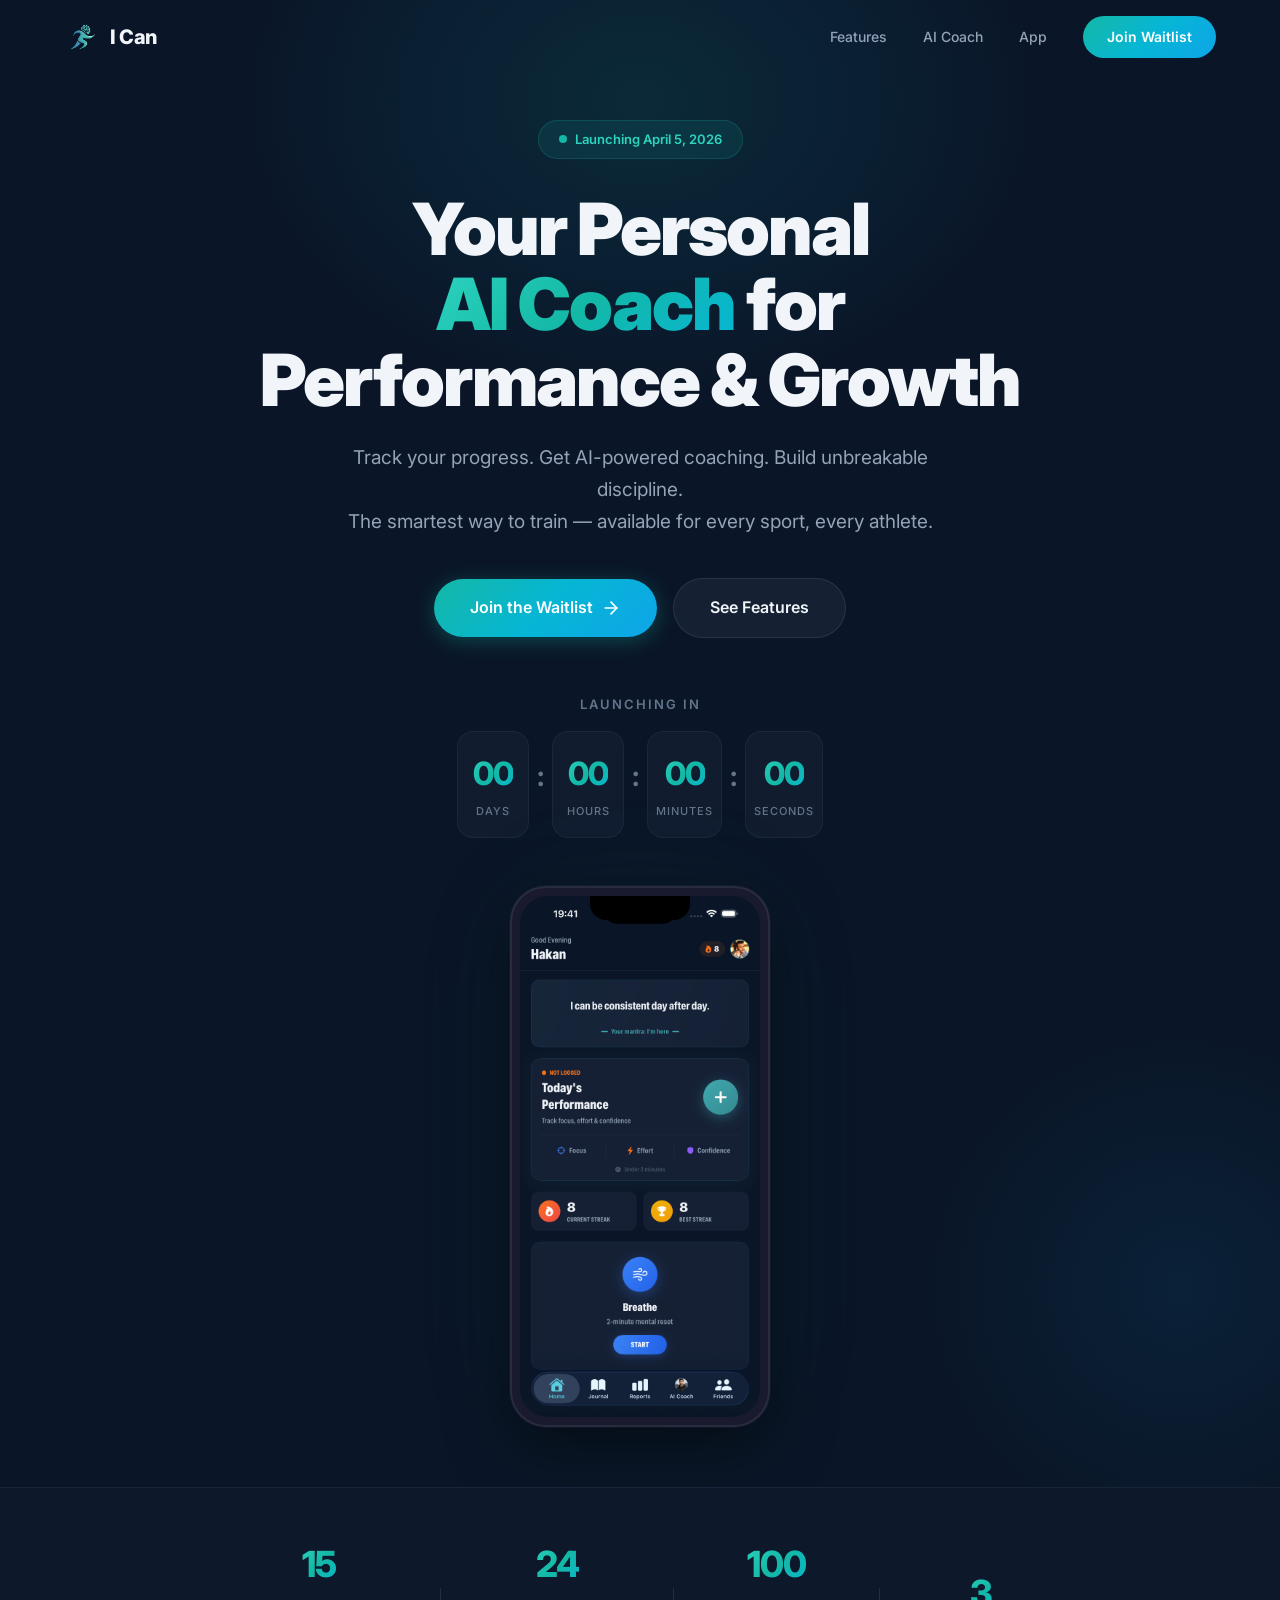
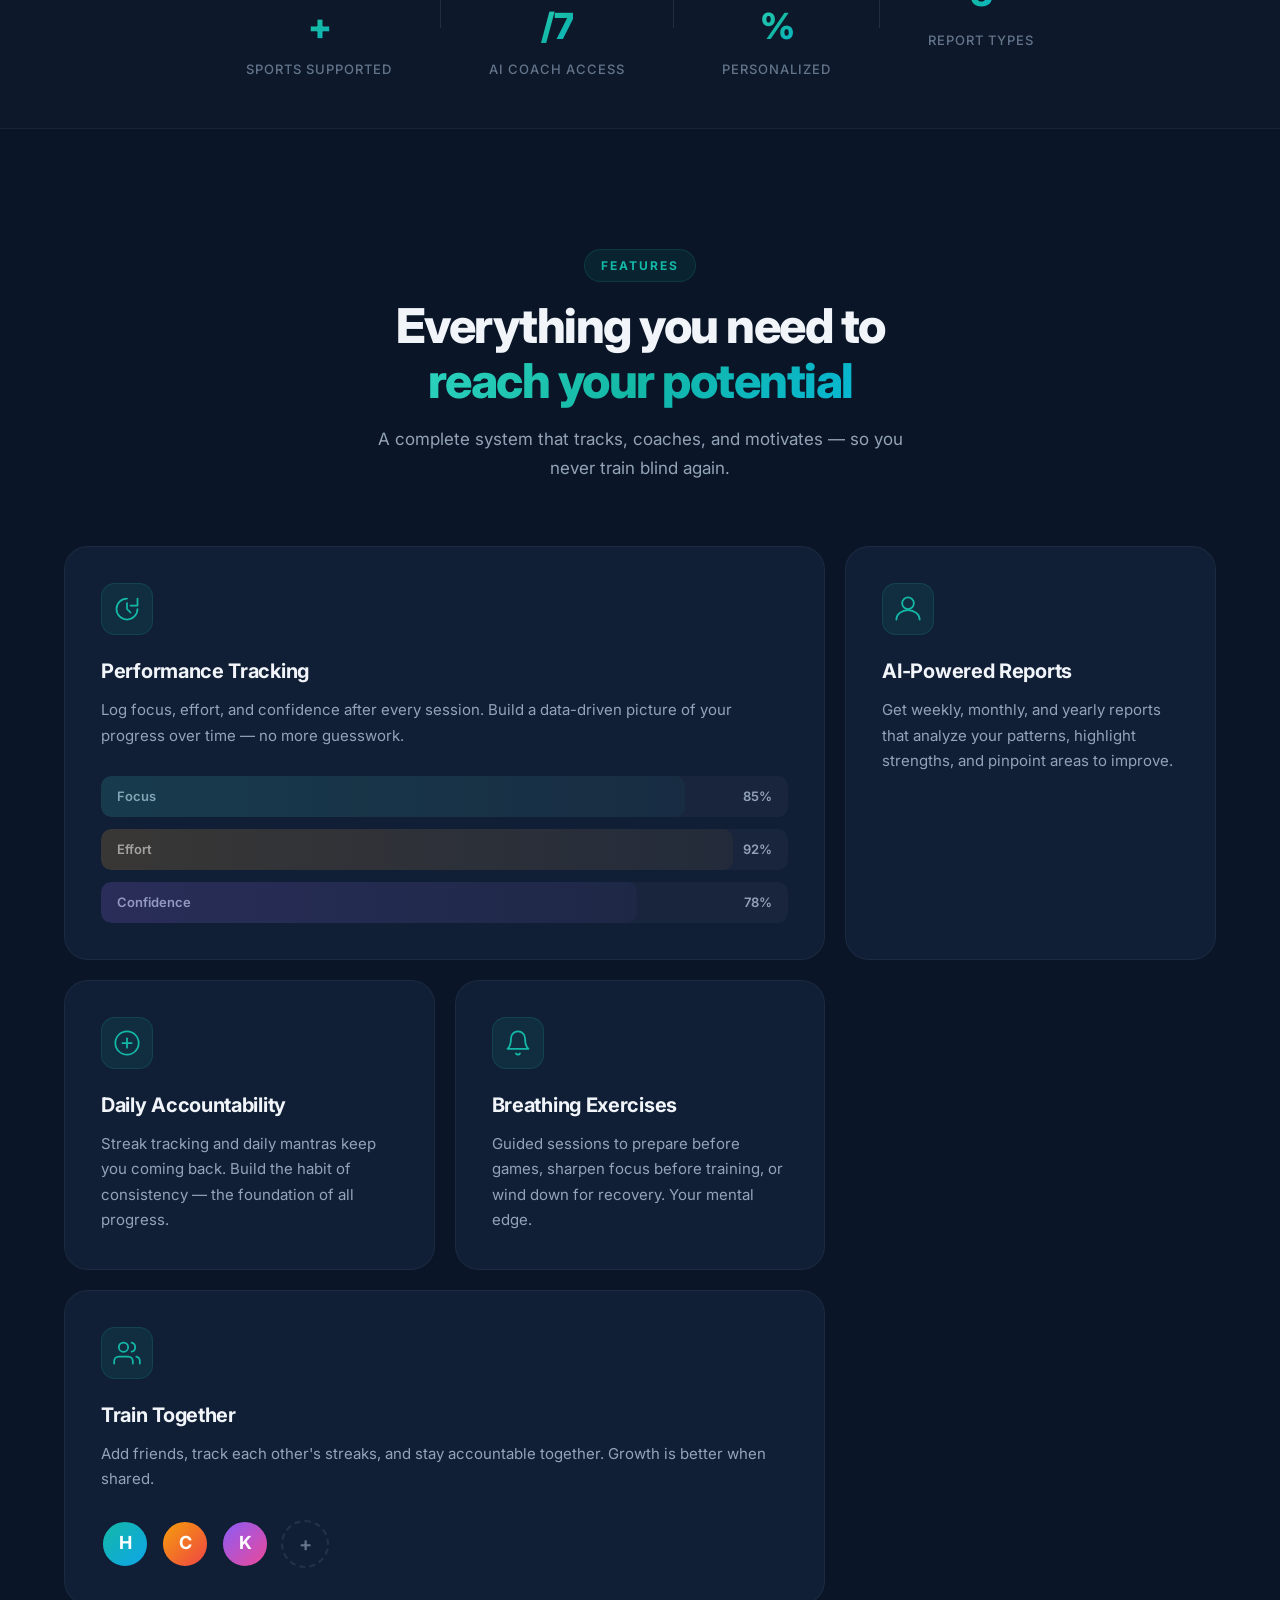
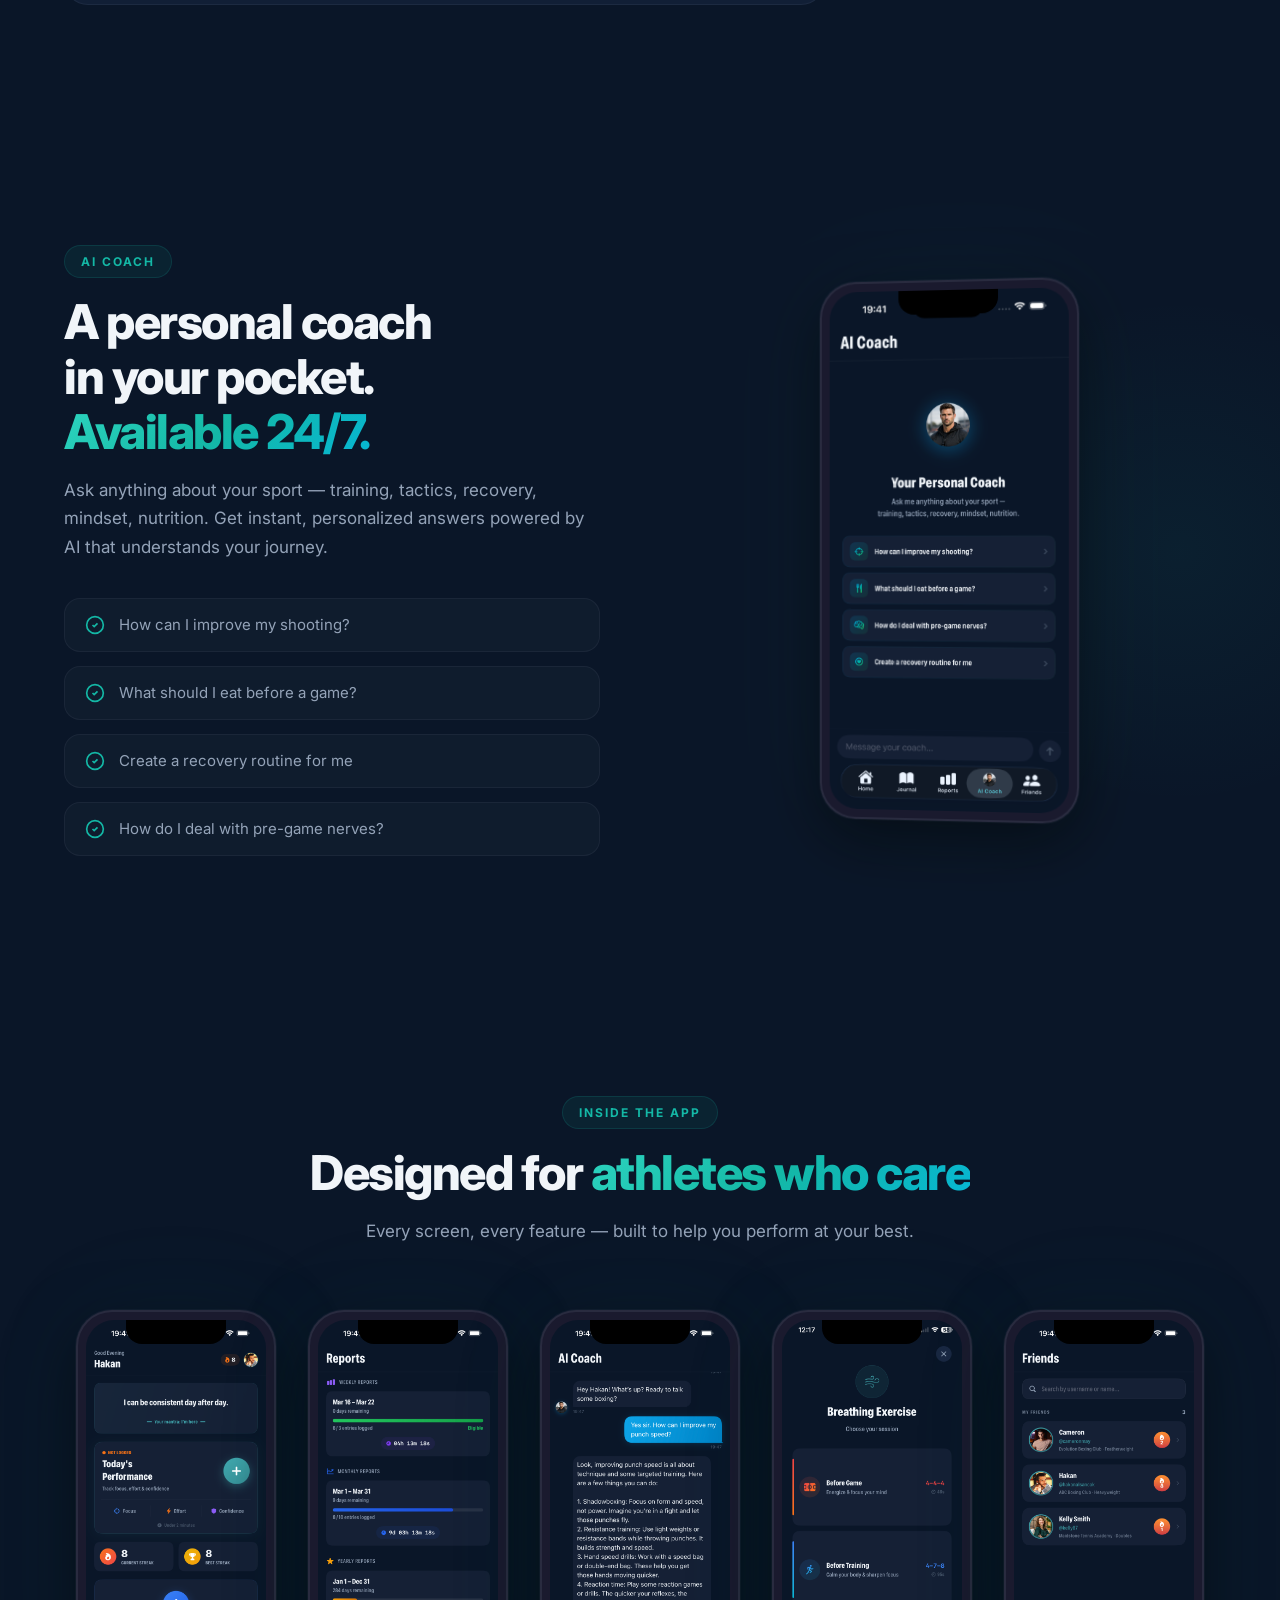
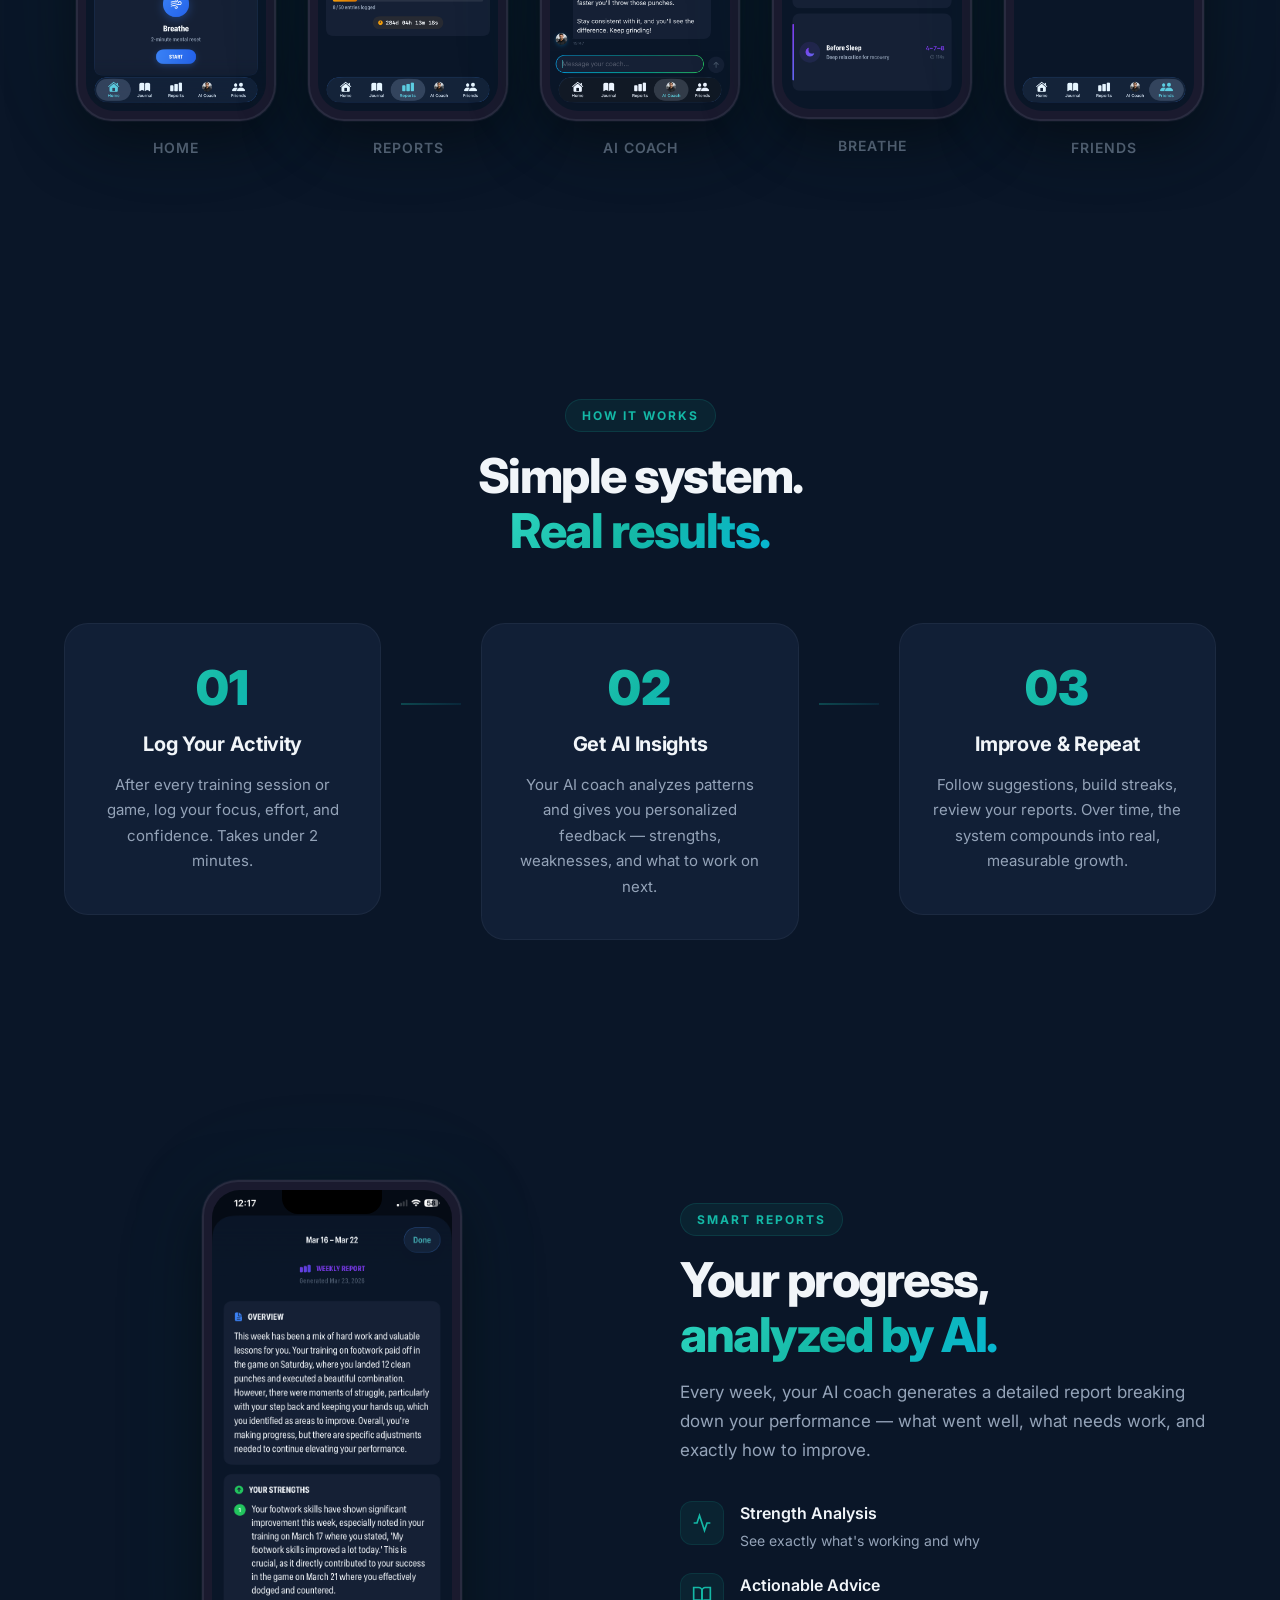
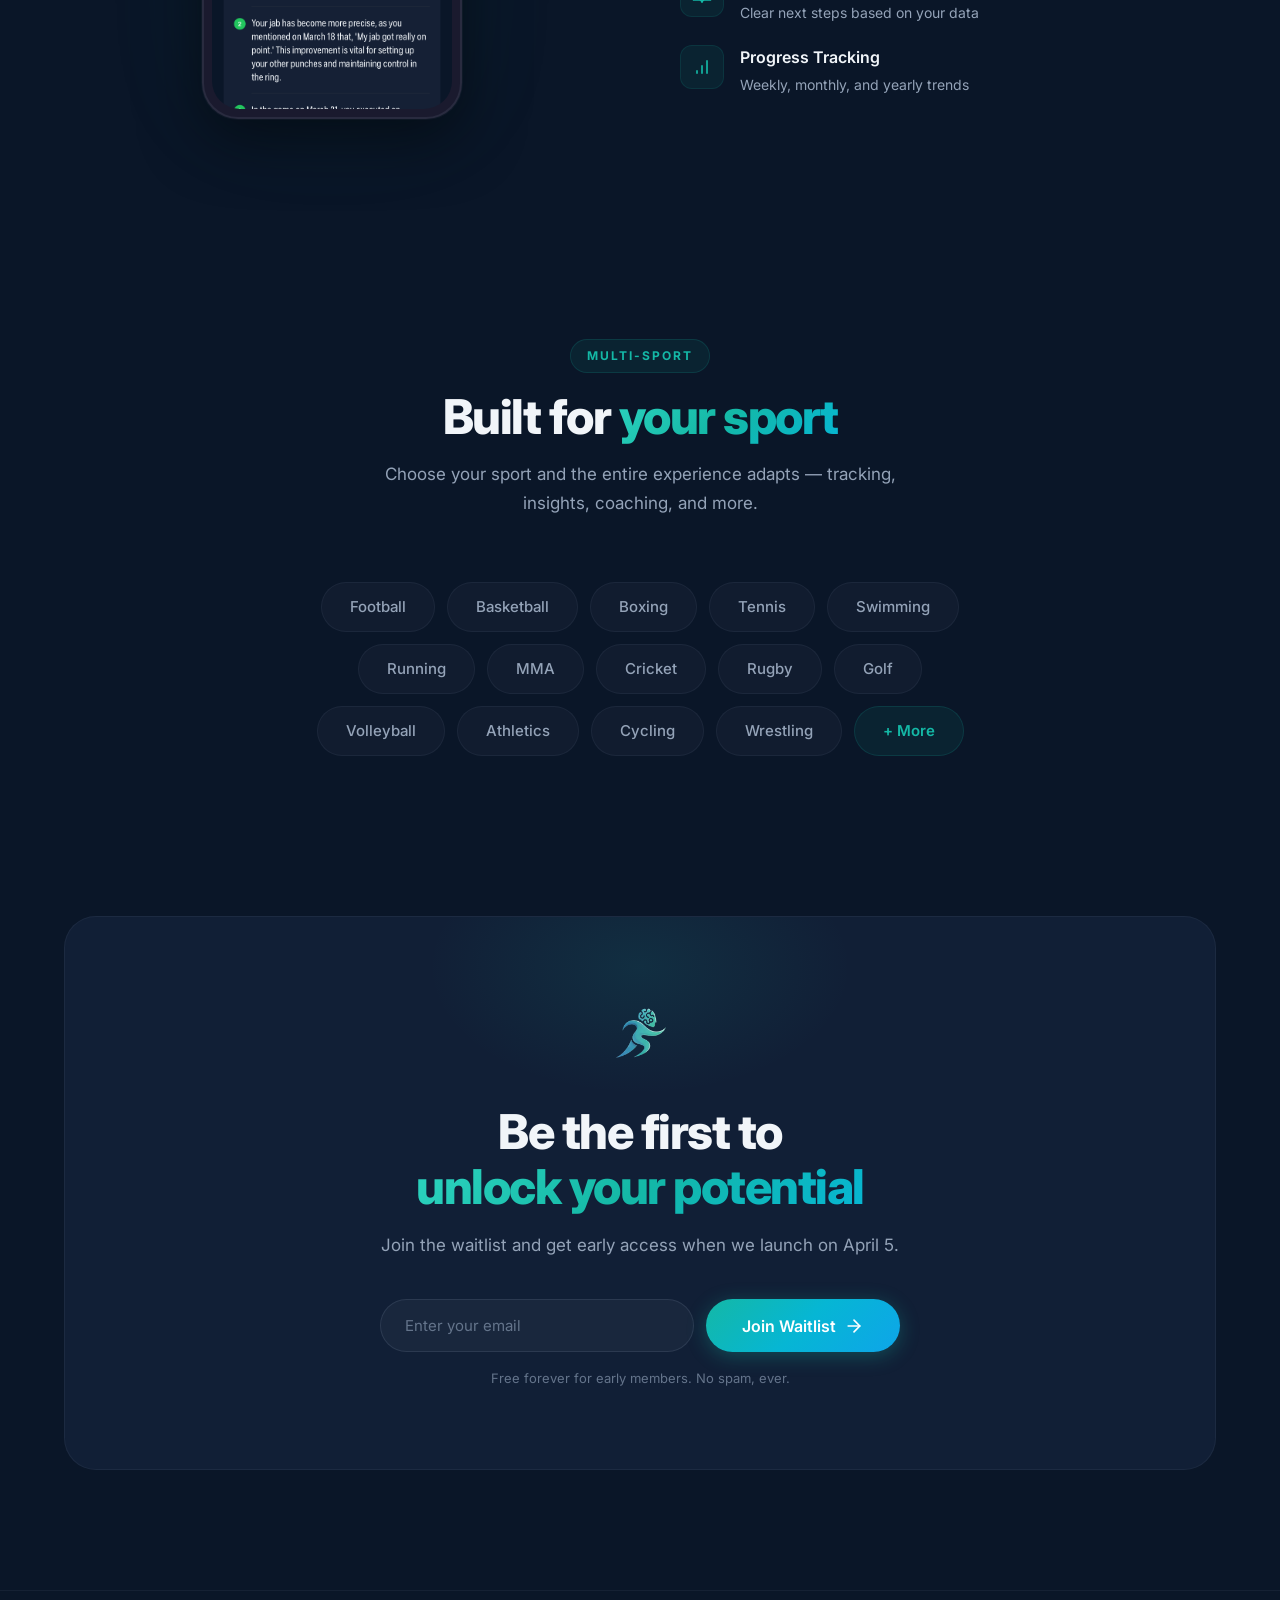
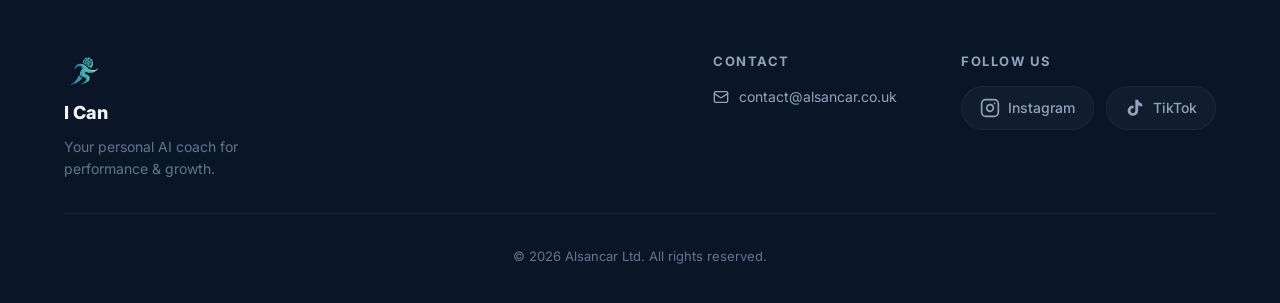
==== index.html @ 24b48e7b "Add I Can landing page with waitlist, AI coach showcase, and app screenshots Co-Authored-By: Claude " ====
<!DOCTYPE html>
<html lang="en">
<head>
    <meta charset="UTF-8">
    <meta name="viewport" content="width=device-width, initial-scale=1.0">
    <title>I Can — Your Personal AI Coach for Performance & Growth</title>
    <meta name="description" content="Track your performance, get AI-powered coaching, and build discipline. The smartest way to train. Launching April 5, 2026.">
    <link rel="icon" type="image/png" href="assets/logo.png">
    <link rel="preconnect" href="https://fonts.googleapis.com">
    <link rel="preconnect" href="https://fonts.gstatic.com" crossorigin>
    <link href="https://fonts.googleapis.com/css2?family=Inter:wght@300;400;500;600;700;800;900&display=swap" rel="stylesheet">
    <link rel="stylesheet" href="styles.css">
</head>
<body>
    <!-- Navbar -->
    <nav class="navbar" id="navbar">
        <div class="nav-container">
            <a href="#" class="nav-logo">
                <img src="assets/logo.png" alt="I Can Logo" class="nav-logo-img">
                <span class="nav-logo-text">I Can</span>
            </a>
            <div class="nav-links">
                <a href="#features">Features</a>
                <a href="#ai-coach">AI Coach</a>
                <a href="#screenshots">App</a>
                <a href="#waitlist" class="nav-cta">Join Waitlist</a>
            </div>
            <button class="mobile-menu-btn" id="mobileMenuBtn" aria-label="Toggle menu">
                <span></span>
                <span></span>
                <span></span>
            </button>
        </div>
        <div class="mobile-menu" id="mobileMenu">
            <a href="#features">Features</a>
            <a href="#ai-coach">AI Coach</a>
            <a href="#screenshots">App</a>
            <a href="#waitlist" class="nav-cta">Join Waitlist</a>
        </div>
    </nav>

    <!-- Hero Section -->
    <section class="hero" id="hero">
        <div class="hero-glow"></div>
        <div class="hero-glow-2"></div>
        <div class="hero-content">
            <div class="hero-badge">
                <span class="badge-dot"></span>
                Launching April 5, 2026
            </div>
            <h1 class="hero-title">
                Your Personal<br>
                <span class="gradient-text">AI Coach</span> for<br>
                Performance & Growth
            </h1>
            <p class="hero-subtitle">
                Track your progress. Get AI-powered coaching. Build unbreakable discipline.<br class="hide-mobile">
                The smartest way to train — available for every sport, every athlete.
            </p>
            <div class="hero-cta-group">
                <a href="#waitlist" class="btn btn-primary btn-lg">
                    Join the Waitlist
                    <svg width="20" height="20" viewBox="0 0 24 24" fill="none" stroke="currentColor" stroke-width="2" stroke-linecap="round" stroke-linejoin="round"><path d="M5 12h14"/><path d="m12 5 7 7-7 7"/></svg>
                </a>
                <a href="#features" class="btn btn-ghost btn-lg">
                    See Features
                </a>
            </div>

            <!-- Countdown Timer -->
            <div class="countdown-container">
                <p class="countdown-label">Launching in</p>
                <div class="countdown">
                    <div class="countdown-item">
                        <span class="countdown-number" id="days">00</span>
                        <span class="countdown-unit">Days</span>
                    </div>
                    <div class="countdown-separator">:</div>
                    <div class="countdown-item">
                        <span class="countdown-number" id="hours">00</span>
                        <span class="countdown-unit">Hours</span>
                    </div>
                    <div class="countdown-separator">:</div>
                    <div class="countdown-item">
                        <span class="countdown-number" id="minutes">00</span>
                        <span class="countdown-unit">Minutes</span>
                    </div>
                    <div class="countdown-separator">:</div>
                    <div class="countdown-item">
                        <span class="countdown-number" id="seconds">00</span>
                        <span class="countdown-unit">Seconds</span>
                    </div>
                </div>
            </div>
        </div>

        <!-- Hero Phone Mockup -->
        <div class="hero-phone">
            <div class="phone-mockup">
                <div class="phone-frame">
                    <div class="phone-notch"></div>
                    <img src="assets/simulator_screenshot_8BD07AFF-A29E-4D1B-93B2-DB3CF9171685.png" alt="I Can App Home Screen" class="phone-screen">
                </div>
            </div>
        </div>
    </section>

    <!-- Social Proof Bar -->
    <section class="social-proof">
        <div class="container">
            <div class="proof-grid">
                <div class="proof-item">
                    <span class="proof-number" data-target="15">0</span><span class="proof-suffix">+</span>
                    <span class="proof-label">Sports Supported</span>
                </div>
                <div class="proof-divider"></div>
                <div class="proof-item">
                    <span class="proof-number" data-target="24">0</span><span class="proof-suffix">/7</span>
                    <span class="proof-label">AI Coach Access</span>
                </div>
                <div class="proof-divider"></div>
                <div class="proof-item">
                    <span class="proof-number" data-target="100">0</span><span class="proof-suffix">%</span>
                    <span class="proof-label">Personalized</span>
                </div>
                <div class="proof-divider"></div>
                <div class="proof-item">
                    <span class="proof-number" data-target="3">0</span><span class="proof-suffix"></span>
                    <span class="proof-label">Report Types</span>
                </div>
            </div>
        </div>
    </section>

    <!-- Features Section -->
    <section class="features" id="features">
        <div class="container">
            <div class="section-header">
                <span class="section-tag">Features</span>
                <h2 class="section-title">Everything you need to<br><span class="gradient-text">reach your potential</span></h2>
                <p class="section-subtitle">A complete system that tracks, coaches, and motivates — so you never train blind again.</p>
            </div>

            <div class="features-grid">
                <div class="feature-card feature-card-large" data-aos="fade-up">
                    <div class="feature-icon">
                        <svg width="28" height="28" viewBox="0 0 24 24" fill="none" stroke="currentColor" stroke-width="1.5" stroke-linecap="round" stroke-linejoin="round"><path d="M21 12a9 9 0 1 1-9-9"/><path d="M21 3v6h-6"/><path d="M12 7v5l3 3"/></svg>
                    </div>
                    <h3 class="feature-title">Performance Tracking</h3>
                    <p class="feature-desc">Log focus, effort, and confidence after every session. Build a data-driven picture of your progress over time — no more guesswork.</p>
                    <div class="feature-visual">
                        <div class="mini-stats">
                            <div class="mini-stat">
                                <div class="mini-stat-bar" style="--width: 85%; --color: #14b8a6;">
                                    <span>Focus</span>
                                    <span>85%</span>
                                </div>
                            </div>
                            <div class="mini-stat">
                                <div class="mini-stat-bar" style="--width: 92%; --color: #f59e0b;">
                                    <span>Effort</span>
                                    <span>92%</span>
                                </div>
                            </div>
                            <div class="mini-stat">
                                <div class="mini-stat-bar" style="--width: 78%; --color: #8b5cf6;">
                                    <span>Confidence</span>
                                    <span>78%</span>
                                </div>
                            </div>
                        </div>
                    </div>
                </div>

                <div class="feature-card" data-aos="fade-up" data-aos-delay="100">
                    <div class="feature-icon">
                        <svg width="28" height="28" viewBox="0 0 24 24" fill="none" stroke="currentColor" stroke-width="1.5" stroke-linecap="round" stroke-linejoin="round"><path d="M12 2a5 5 0 0 1 5 5c0 2.76-2.24 5-5 5s-5-2.24-5-5a5 5 0 0 1 5-5z"/><path d="M2 21c0-4.42 4.48-8 10-8s10 3.58 10 8"/></svg>
                    </div>
                    <h3 class="feature-title">AI-Powered Reports</h3>
                    <p class="feature-desc">Get weekly, monthly, and yearly reports that analyze your patterns, highlight strengths, and pinpoint areas to improve.</p>
                </div>

                <div class="feature-card" data-aos="fade-up" data-aos-delay="200">
                    <div class="feature-icon">
                        <svg width="28" height="28" viewBox="0 0 24 24" fill="none" stroke="currentColor" stroke-width="1.5" stroke-linecap="round" stroke-linejoin="round"><path d="M12 22c5.52 0 10-4.48 10-10S17.52 2 12 2 2 6.48 2 12s4.48 10 10 10z"/><path d="M8 12h8"/><path d="M12 8v8"/></svg>
                    </div>
                    <h3 class="feature-title">Daily Accountability</h3>
                    <p class="feature-desc">Streak tracking and daily mantras keep you coming back. Build the habit of consistency — the foundation of all progress.</p>
                </div>

                <div class="feature-card" data-aos="fade-up" data-aos-delay="100">
                    <div class="feature-icon">
                        <svg width="28" height="28" viewBox="0 0 24 24" fill="none" stroke="currentColor" stroke-width="1.5" stroke-linecap="round" stroke-linejoin="round"><path d="M18 8A6 6 0 0 0 6 8c0 7-3 9-3 9h18s-3-2-3-9"/><path d="M13.73 21a2 2 0 0 1-3.46 0"/></svg>
                    </div>
                    <h3 class="feature-title">Breathing Exercises</h3>
                    <p class="feature-desc">Guided sessions to prepare before games, sharpen focus before training, or wind down for recovery. Your mental edge.</p>
                </div>

                <div class="feature-card feature-card-large" data-aos="fade-up" data-aos-delay="200">
                    <div class="feature-icon">
                        <svg width="28" height="28" viewBox="0 0 24 24" fill="none" stroke="currentColor" stroke-width="1.5" stroke-linecap="round" stroke-linejoin="round"><path d="M17 21v-2a4 4 0 0 0-4-4H5a4 4 0 0 0-4 4v2"/><circle cx="9" cy="7" r="4"/><path d="M23 21v-2a4 4 0 0 0-3-3.87"/><path d="M16 3.13a4 4 0 0 1 0 7.75"/></svg>
                    </div>
                    <h3 class="feature-title">Train Together</h3>
                    <p class="feature-desc">Add friends, track each other's streaks, and stay accountable together. Growth is better when shared.</p>
                    <div class="feature-visual">
                        <div class="friend-avatars">
                            <div class="friend-avatar" style="--delay: 0s; background: linear-gradient(135deg, #14b8a6, #0ea5e9);">H</div>
                            <div class="friend-avatar" style="--delay: 0.1s; background: linear-gradient(135deg, #f59e0b, #ef4444);">C</div>
                            <div class="friend-avatar" style="--delay: 0.2s; background: linear-gradient(135deg, #8b5cf6, #ec4899);">K</div>
                            <div class="friend-plus" style="--delay: 0.3s;">+</div>
                        </div>
                    </div>
                </div>
            </div>
        </div>
    </section>

    <!-- AI Coach Section -->
    <section class="ai-coach-section" id="ai-coach">
        <div class="container">
            <div class="ai-coach-grid">
                <div class="ai-coach-content" data-aos="fade-right">
                    <span class="section-tag">AI Coach</span>
                    <h2 class="section-title">A personal coach<br>in your pocket.<br><span class="gradient-text">Available 24/7.</span></h2>
                    <p class="section-subtitle" style="text-align: left;">Ask anything about your sport — training, tactics, recovery, mindset, nutrition. Get instant, personalized answers powered by AI that understands your journey.</p>

                    <div class="coach-prompts">
                        <div class="coach-prompt">
                            <svg width="20" height="20" viewBox="0 0 24 24" fill="none" stroke="#14b8a6" stroke-width="2"><circle cx="12" cy="12" r="10"/><path d="m9 12 2 2 4-4"/></svg>
                            <span>How can I improve my shooting?</span>
                        </div>
                        <div class="coach-prompt">
                            <svg width="20" height="20" viewBox="0 0 24 24" fill="none" stroke="#14b8a6" stroke-width="2"><circle cx="12" cy="12" r="10"/><path d="m9 12 2 2 4-4"/></svg>
                            <span>What should I eat before a game?</span>
                        </div>
                        <div class="coach-prompt">
                            <svg width="20" height="20" viewBox="0 0 24 24" fill="none" stroke="#14b8a6" stroke-width="2"><circle cx="12" cy="12" r="10"/><path d="m9 12 2 2 4-4"/></svg>
                            <span>Create a recovery routine for me</span>
                        </div>
                        <div class="coach-prompt">
                            <svg width="20" height="20" viewBox="0 0 24 24" fill="none" stroke="#14b8a6" stroke-width="2"><circle cx="12" cy="12" r="10"/><path d="m9 12 2 2 4-4"/></svg>
                            <span>How do I deal with pre-game nerves?</span>
                        </div>
                    </div>
                </div>
                <div class="ai-coach-visual" data-aos="fade-left">
                    <div class="phone-mockup phone-mockup-tilted">
                        <div class="phone-frame">
                            <div class="phone-notch"></div>
                            <img src="assets/simulator_screenshot_E56E7888-91D2-44BC-9F07-F7F941D7C50B.png" alt="AI Coach Chat" class="phone-screen">
                        </div>
                    </div>
                </div>
            </div>
        </div>
    </section>

    <!-- Screenshots Showcase -->
    <section class="screenshots-section" id="screenshots">
        <div class="container">
            <div class="section-header">
                <span class="section-tag">Inside the App</span>
                <h2 class="section-title">Designed for <span class="gradient-text">athletes who care</span></h2>
                <p class="section-subtitle">Every screen, every feature — built to help you perform at your best.</p>
            </div>

            <div class="screenshots-carousel">
                <div class="screenshot-item" data-aos="fade-up">
                    <div class="phone-mockup">
                        <div class="phone-frame">
                            <div class="phone-notch"></div>
                            <img src="assets/simulator_screenshot_8BD07AFF-A29E-4D1B-93B2-DB3CF9171685.png" alt="Home Screen" class="phone-screen">
                        </div>
                    </div>
                    <p class="screenshot-label">Home</p>
                </div>
                <div class="screenshot-item" data-aos="fade-up" data-aos-delay="100">
                    <div class="phone-mockup">
                        <div class="phone-frame">
                            <div class="phone-notch"></div>
                            <img src="assets/simulator_screenshot_49D18B9E-9E3C-435D-A2C9-64261674C053.png" alt="Reports Screen" class="phone-screen">
                        </div>
                    </div>
                    <p class="screenshot-label">Reports</p>
                </div>
                <div class="screenshot-item" data-aos="fade-up" data-aos-delay="200">
                    <div class="phone-mockup">
                        <div class="phone-frame">
                            <div class="phone-notch"></div>
                            <img src="assets/simulator_screenshot_147ED41D-DB8D-4350-9A0C-D99D5DFE37B9.png" alt="AI Coach" class="phone-screen">
                        </div>
                    </div>
                    <p class="screenshot-label">AI Coach</p>
                </div>
                <div class="screenshot-item" data-aos="fade-up" data-aos-delay="300">
                    <div class="phone-mockup">
                        <div class="phone-frame">
                            <div class="phone-notch"></div>
                            <img src="assets/IMG_3450.PNG" alt="Breathing Exercise" class="phone-screen">
                        </div>
                    </div>
                    <p class="screenshot-label">Breathe</p>
                </div>
                <div class="screenshot-item" data-aos="fade-up" data-aos-delay="400">
                    <div class="phone-mockup">
                        <div class="phone-frame">
                            <div class="phone-notch"></div>
                            <img src="assets/simulator_screenshot_C18C3671-C3C9-4DB5-B277-55670AC86273.png" alt="Friends" class="phone-screen">
                        </div>
                    </div>
                    <p class="screenshot-label">Friends</p>
                </div>
            </div>
        </div>
    </section>

    <!-- How It Works -->
    <section class="how-it-works">
        <div class="container">
            <div class="section-header">
                <span class="section-tag">How It Works</span>
                <h2 class="section-title">Simple system.<br><span class="gradient-text">Real results.</span></h2>
            </div>

            <div class="steps-grid">
                <div class="step-card" data-aos="fade-up">
                    <div class="step-number">01</div>
                    <h3>Log Your Activity</h3>
                    <p>After every training session or game, log your focus, effort, and confidence. Takes under 2 minutes.</p>
                </div>
                <div class="step-connector"></div>
                <div class="step-card" data-aos="fade-up" data-aos-delay="150">
                    <div class="step-number">02</div>
                    <h3>Get AI Insights</h3>
                    <p>Your AI coach analyzes patterns and gives you personalized feedback — strengths, weaknesses, and what to work on next.</p>
                </div>
                <div class="step-connector"></div>
                <div class="step-card" data-aos="fade-up" data-aos-delay="300">
                    <div class="step-number">03</div>
                    <h3>Improve & Repeat</h3>
                    <p>Follow suggestions, build streaks, review your reports. Over time, the system compounds into real, measurable growth.</p>
                </div>
            </div>
        </div>
    </section>

    <!-- Weekly Report Feature -->
    <section class="report-section">
        <div class="container">
            <div class="report-grid">
                <div class="report-visual" data-aos="fade-right">
                    <div class="phone-mockup">
                        <div class="phone-frame">
                            <div class="phone-notch"></div>
                            <img src="assets/IMG_3451.PNG" alt="Weekly Report" class="phone-screen">
                        </div>
                    </div>
                </div>
                <div class="report-content" data-aos="fade-left">
                    <span class="section-tag">Smart Reports</span>
                    <h2 class="section-title">Your progress,<br><span class="gradient-text">analyzed by AI.</span></h2>
                    <p class="section-subtitle" style="text-align: left;">Every week, your AI coach generates a detailed report breaking down your performance — what went well, what needs work, and exactly how to improve.</p>

                    <div class="report-features">
                        <div class="report-feature">
                            <div class="report-feature-icon">
                                <svg width="20" height="20" viewBox="0 0 24 24" fill="none" stroke="#14b8a6" stroke-width="2"><polyline points="22 12 18 12 15 21 9 3 6 12 2 12"/></svg>
                            </div>
                            <div>
                                <strong>Strength Analysis</strong>
                                <p>See exactly what's working and why</p>
                            </div>
                        </div>
                        <div class="report-feature">
                            <div class="report-feature-icon">
                                <svg width="20" height="20" viewBox="0 0 24 24" fill="none" stroke="#14b8a6" stroke-width="2"><path d="M2 3h6a4 4 0 0 1 4 4v14a3 3 0 0 0-3-3H2z"/><path d="M22 3h-6a4 4 0 0 0-4 4v14a3 3 0 0 1 3-3h7z"/></svg>
                            </div>
                            <div>
                                <strong>Actionable Advice</strong>
                                <p>Clear next steps based on your data</p>
                            </div>
                        </div>
                        <div class="report-feature">
                            <div class="report-feature-icon">
                                <svg width="20" height="20" viewBox="0 0 24 24" fill="none" stroke="#14b8a6" stroke-width="2"><line x1="12" y1="20" x2="12" y2="10"/><line x1="18" y1="20" x2="18" y2="4"/><line x1="6" y1="20" x2="6" y2="16"/></svg>
                            </div>
                            <div>
                                <strong>Progress Tracking</strong>
                                <p>Weekly, monthly, and yearly trends</p>
                            </div>
                        </div>
                    </div>
                </div>
            </div>
        </div>
    </section>

    <!-- Sport Section -->
    <section class="sports-section">
        <div class="container">
            <div class="section-header">
                <span class="section-tag">Multi-Sport</span>
                <h2 class="section-title">Built for <span class="gradient-text">your sport</span></h2>
                <p class="section-subtitle">Choose your sport and the entire experience adapts — tracking, insights, coaching, and more.</p>
            </div>
            <div class="sports-grid">
                <div class="sport-pill">Football</div>
                <div class="sport-pill">Basketball</div>
                <div class="sport-pill">Boxing</div>
                <div class="sport-pill">Tennis</div>
                <div class="sport-pill">Swimming</div>
                <div class="sport-pill">Running</div>
                <div class="sport-pill">MMA</div>
                <div class="sport-pill">Cricket</div>
                <div class="sport-pill">Rugby</div>
                <div class="sport-pill">Golf</div>
                <div class="sport-pill">Volleyball</div>
                <div class="sport-pill">Athletics</div>
                <div class="sport-pill">Cycling</div>
                <div class="sport-pill">Wrestling</div>
                <div class="sport-pill sport-pill-more">+ More</div>
            </div>
        </div>
    </section>

    <!-- Waitlist Section -->
    <section class="waitlist-section" id="waitlist">
        <div class="container">
            <div class="waitlist-card">
                <div class="waitlist-glow"></div>
                <img src="assets/logo.png" alt="I Can Logo" class="waitlist-logo">
                <h2 class="section-title">Be the first to<br><span class="gradient-text">unlock your potential</span></h2>
                <p class="section-subtitle">Join the waitlist and get early access when we launch on April 5.</p>

                <div class="waitlist-form" id="waitlistForm">
                    <!-- FreeWaitlists integration will go here -->
                    <div class="form-row">
                        <input type="email" id="waitlistEmail" placeholder="Enter your email" class="waitlist-input" required>
                        <button type="submit" class="btn btn-primary btn-lg waitlist-btn" id="waitlistBtn">
                            Join Waitlist
                            <svg width="20" height="20" viewBox="0 0 24 24" fill="none" stroke="currentColor" stroke-width="2" stroke-linecap="round" stroke-linejoin="round"><path d="M5 12h14"/><path d="m12 5 7 7-7 7"/></svg>
                        </button>
                    </div>
                    <p class="waitlist-note">Free forever for early members. No spam, ever.</p>
                </div>
            </div>
        </div>
    </section>

    <!-- Footer -->
    <footer class="footer">
        <div class="container">
            <div class="footer-content">
                <div class="footer-top">
                    <div class="footer-brand">
                        <img src="assets/logo.png" alt="I Can Logo" class="footer-logo">
                        <span class="footer-brand-name">I Can</span>
                        <p class="footer-tagline">Your personal AI coach for performance & growth.</p>
                    </div>

                    <div class="footer-links-group">
                        <div class="footer-col">
                            <h4 class="footer-heading">Contact</h4>
                            <a href="mailto:contact@alsancar.co.uk" class="footer-link">
                                <svg width="16" height="16" viewBox="0 0 24 24" fill="none" stroke="currentColor" stroke-width="2" stroke-linecap="round" stroke-linejoin="round"><rect width="20" height="16" x="2" y="4" rx="2"/><path d="m22 7-8.97 5.7a1.94 1.94 0 0 1-2.06 0L2 7"/></svg>
                                contact@alsancar.co.uk
                            </a>
                        </div>

                        <div class="footer-col">
                            <h4 class="footer-heading">Follow Us</h4>
                            <div class="footer-socials">
                                <a href="https://www.instagram.com/ican_app/" target="_blank" rel="noopener noreferrer" class="social-link" aria-label="Instagram">
                                    <svg width="20" height="20" viewBox="0 0 24 24" fill="none" stroke="currentColor" stroke-width="2" stroke-linecap="round" stroke-linejoin="round"><rect width="20" height="20" x="2" y="2" rx="5" ry="5"/><path d="M16 11.37A4 4 0 1 1 12.63 8 4 4 0 0 1 16 11.37z"/><line x1="17.5" x2="17.51" y1="6.5" y2="6.5"/></svg>
                                    <span>Instagram</span>
                                </a>
                                <a href="https://www.tiktok.com/@.icanofficial?_r=1&_t=ZN-94w7IeGGnv4" target="_blank" rel="noopener noreferrer" class="social-link" aria-label="TikTok">
                                    <svg width="20" height="20" viewBox="0 0 24 24" fill="currentColor"><path d="M19.59 6.69a4.83 4.83 0 0 1-3.77-4.25V2h-3.45v13.67a2.89 2.89 0 0 1-2.88 2.5 2.89 2.89 0 0 1-2.89-2.89 2.89 2.89 0 0 1 2.89-2.89c.28 0 .54.04.79.1v-3.5a6.37 6.37 0 0 0-.79-.05A6.34 6.34 0 0 0 3.15 15a6.34 6.34 0 0 0 6.34 6.34 6.34 6.34 0 0 0 6.34-6.34V8.75a8.18 8.18 0 0 0 4.76 1.52V6.84a4.84 4.84 0 0 1-1-.15z"/></svg>
                                    <span>TikTok</span>
                                </a>
                            </div>
                        </div>
                    </div>
                </div>

                <div class="footer-divider"></div>

                <div class="footer-bottom">
                    <p>&copy; 2026 Alsancar Ltd. All rights reserved.</p>
                </div>
            </div>
        </div>
    </footer>

    <script src="script.js"></script>
</body>
</html>
---- styles.css ----
/* ============================================
   I Can — Landing Page Styles
   ============================================ */

/* --- Reset & Base --- */
*, *::before, *::after {
    margin: 0;
    padding: 0;
    box-sizing: border-box;
}

:root {
    --bg: #0a1628;
    --bg-light: #0f1f38;
    --bg-card: #111f36;
    --bg-card-hover: #152845;
    --teal: #14b8a6;
    --teal-light: #2dd4bf;
    --teal-dark: #0d9488;
    --cyan: #06b6d4;
    --blue: #0ea5e9;
    --orange: #f59e0b;
    --purple: #8b5cf6;
    --text: #f1f5f9;
    --text-muted: #94a3b8;
    --text-dim: #64748b;
    --border: rgba(148, 163, 184, 0.08);
    --border-light: rgba(148, 163, 184, 0.15);
    --gradient: linear-gradient(135deg, #14b8a6, #06b6d4, #0ea5e9);
    --gradient-text: linear-gradient(135deg, #2dd4bf, #14b8a6, #06b6d4);
    --radius: 16px;
    --radius-sm: 10px;
    --radius-lg: 24px;
    --shadow: 0 4px 24px rgba(0, 0, 0, 0.2);
    --shadow-lg: 0 8px 48px rgba(0, 0, 0, 0.3);
    --transition: 0.3s cubic-bezier(0.4, 0, 0.2, 1);
}

html {
    scroll-behavior: smooth;
    -webkit-font-smoothing: antialiased;
    -moz-osx-font-smoothing: grayscale;
}

body {
    font-family: 'Inter', -apple-system, BlinkMacSystemFont, sans-serif;
    background-color: var(--bg);
    color: var(--text);
    line-height: 1.6;
    overflow-x: hidden;
}

.container {
    max-width: 1200px;
    margin: 0 auto;
    padding: 0 24px;
}

a {
    text-decoration: none;
    color: inherit;
}

img {
    max-width: 100%;
    height: auto;
}

/* --- Buttons --- */
.btn {
    display: inline-flex;
    align-items: center;
    gap: 8px;
    padding: 12px 28px;
    border-radius: 50px;
    font-family: inherit;
    font-weight: 600;
    font-size: 15px;
    border: none;
    cursor: pointer;
    transition: var(--transition);
    white-space: nowrap;
}

.btn-primary {
    background: var(--gradient);
    color: #fff;
    box-shadow: 0 4px 20px rgba(20, 184, 166, 0.3);
}

.btn-primary:hover {
    transform: translateY(-2px);
    box-shadow: 0 8px 32px rgba(20, 184, 166, 0.45);
}

.btn-ghost {
    background: rgba(148, 163, 184, 0.08);
    color: var(--text);
    border: 1px solid var(--border-light);
}

.btn-ghost:hover {
    background: rgba(148, 163, 184, 0.15);
    border-color: rgba(148, 163, 184, 0.25);
}

.btn-lg {
    padding: 16px 36px;
    font-size: 16px;
}

/* --- Navbar --- */
.navbar {
    position: fixed;
    top: 0;
    left: 0;
    right: 0;
    z-index: 1000;
    padding: 16px 0;
    transition: var(--transition);
    background: transparent;
}

.navbar.scrolled {
    background: rgba(10, 22, 40, 0.85);
    backdrop-filter: blur(20px);
    -webkit-backdrop-filter: blur(20px);
    border-bottom: 1px solid var(--border);
    padding: 10px 0;
}

.nav-container {
    max-width: 1200px;
    margin: 0 auto;
    padding: 0 24px;
    display: flex;
    align-items: center;
    justify-content: space-between;
}

.nav-logo {
    display: flex;
    align-items: center;
    gap: 10px;
}

.nav-logo-img {
    width: 36px;
    height: 36px;
    object-fit: contain;
}

.nav-logo-text {
    font-size: 20px;
    font-weight: 800;
    letter-spacing: -0.5px;
}

.nav-links {
    display: flex;
    align-items: center;
    gap: 36px;
}

.nav-links a {
    font-size: 14px;
    font-weight: 500;
    color: var(--text-muted);
    transition: var(--transition);
}

.nav-links a:hover {
    color: var(--text);
}

.nav-links .nav-cta {
    background: var(--gradient);
    color: #fff;
    padding: 10px 24px;
    border-radius: 50px;
    font-weight: 600;
}

.nav-links .nav-cta:hover {
    box-shadow: 0 4px 20px rgba(20, 184, 166, 0.35);
}

.mobile-menu-btn {
    display: none;
    flex-direction: column;
    gap: 5px;
    background: none;
    border: none;
    cursor: pointer;
    padding: 4px;
}

.mobile-menu-btn span {
    display: block;
    width: 24px;
    height: 2px;
    background: var(--text);
    border-radius: 2px;
    transition: var(--transition);
}

.mobile-menu-btn.active span:nth-child(1) {
    transform: rotate(45deg) translate(5px, 5px);
}

.mobile-menu-btn.active span:nth-child(2) {
    opacity: 0;
}

.mobile-menu-btn.active span:nth-child(3) {
    transform: rotate(-45deg) translate(5px, -5px);
}

.mobile-menu {
    display: none;
    flex-direction: column;
    padding: 16px 24px 24px;
    gap: 16px;
}

.mobile-menu.active {
    display: flex;
}

.mobile-menu a {
    font-size: 16px;
    font-weight: 500;
    color: var(--text-muted);
    padding: 8px 0;
}

.mobile-menu .nav-cta {
    background: var(--gradient);
    color: #fff;
    padding: 12px 24px;
    border-radius: 50px;
    text-align: center;
    font-weight: 600;
}

/* --- Hero --- */
.hero {
    position: relative;
    min-height: 100vh;
    display: flex;
    flex-direction: column;
    align-items: center;
    justify-content: center;
    padding: 120px 24px 60px;
    overflow: hidden;
}

.hero-glow {
    position: absolute;
    top: -200px;
    left: 50%;
    transform: translateX(-50%);
    width: 800px;
    height: 600px;
    background: radial-gradient(ellipse, rgba(20, 184, 166, 0.12) 0%, rgba(6, 182, 212, 0.06) 40%, transparent 70%);
    pointer-events: none;
}

.hero-glow-2 {
    position: absolute;
    bottom: -100px;
    right: -200px;
    width: 600px;
    height: 600px;
    background: radial-gradient(ellipse, rgba(14, 165, 233, 0.08) 0%, transparent 60%);
    pointer-events: none;
}

.hero-content {
    text-align: center;
    max-width: 800px;
    position: relative;
    z-index: 2;
}

.hero-badge {
    display: inline-flex;
    align-items: center;
    gap: 8px;
    padding: 8px 20px;
    border-radius: 50px;
    background: rgba(20, 184, 166, 0.1);
    border: 1px solid rgba(20, 184, 166, 0.2);
    font-size: 13px;
    font-weight: 600;
    color: var(--teal-light);
    margin-bottom: 32px;
    animation: fadeInDown 0.8s ease;
}

.badge-dot {
    width: 8px;
    height: 8px;
    border-radius: 50%;
    background: var(--teal);
    animation: pulse-dot 2s infinite;
}

@keyframes pulse-dot {
    0%, 100% { opacity: 1; box-shadow: 0 0 0 0 rgba(20, 184, 166, 0.4); }
    50% { opacity: 0.8; box-shadow: 0 0 0 8px rgba(20, 184, 166, 0); }
}

.hero-title {
    font-size: clamp(40px, 7vw, 72px);
    font-weight: 900;
    line-height: 1.05;
    letter-spacing: -2px;
    margin-bottom: 24px;
    animation: fadeInUp 0.8s ease 0.1s both;
}

.gradient-text {
    background: var(--gradient-text);
    -webkit-background-clip: text;
    -webkit-text-fill-color: transparent;
    background-clip: text;
}

.hero-subtitle {
    font-size: clamp(16px, 2vw, 19px);
    color: var(--text-muted);
    line-height: 1.7;
    margin-bottom: 40px;
    max-width: 600px;
    margin-left: auto;
    margin-right: auto;
    animation: fadeInUp 0.8s ease 0.2s both;
}

.hero-cta-group {
    display: flex;
    align-items: center;
    justify-content: center;
    gap: 16px;
    margin-bottom: 56px;
    animation: fadeInUp 0.8s ease 0.3s both;
}

/* Countdown */
.countdown-container {
    animation: fadeInUp 0.8s ease 0.4s both;
}

.countdown-label {
    font-size: 13px;
    font-weight: 600;
    text-transform: uppercase;
    letter-spacing: 2px;
    color: var(--text-dim);
    margin-bottom: 16px;
}

.countdown {
    display: flex;
    align-items: center;
    justify-content: center;
    gap: 8px;
}

.countdown-item {
    display: flex;
    flex-direction: column;
    align-items: center;
    min-width: 72px;
    padding: 16px 8px;
    background: rgba(148, 163, 184, 0.05);
    border: 1px solid var(--border);
    border-radius: var(--radius);
}

.countdown-number {
    font-size: 32px;
    font-weight: 800;
    letter-spacing: -1px;
    background: var(--gradient-text);
    -webkit-background-clip: text;
    -webkit-text-fill-color: transparent;
    background-clip: text;
}

.countdown-unit {
    font-size: 11px;
    font-weight: 500;
    text-transform: uppercase;
    letter-spacing: 1px;
    color: var(--text-dim);
    margin-top: 4px;
}

.countdown-separator {
    font-size: 28px;
    font-weight: 700;
    color: var(--text-dim);
    padding-bottom: 16px;
}

/* Hero Phone */
.hero-phone {
    position: relative;
    z-index: 2;
    margin-top: 48px;
    animation: fadeInUp 1s ease 0.5s both;
}

/* Phone Mockup */
.phone-mockup {
    position: relative;
}

.phone-frame {
    position: relative;
    width: 260px;
    border-radius: 36px;
    background: #1a1a2e;
    padding: 8px;
    border: 2px solid rgba(148, 163, 184, 0.12);
    box-shadow:
        0 0 0 1px rgba(148, 163, 184, 0.05),
        0 20px 60px rgba(0, 0, 0, 0.5),
        0 0 120px rgba(20, 184, 166, 0.06);
    overflow: hidden;
}

.phone-notch {
    position: absolute;
    top: 8px;
    left: 50%;
    transform: translateX(-50%);
    width: 100px;
    height: 24px;
    background: #000;
    border-radius: 0 0 16px 16px;
    z-index: 10;
}

.phone-screen {
    width: 100%;
    border-radius: 28px;
    display: block;
}

.phone-mockup-tilted {
    transform: perspective(1000px) rotateY(-5deg);
}

/* --- Social Proof --- */
.social-proof {
    padding: 48px 0;
    border-top: 1px solid var(--border);
    border-bottom: 1px solid var(--border);
    background: rgba(148, 163, 184, 0.02);
}

.proof-grid {
    display: flex;
    align-items: center;
    justify-content: center;
    gap: 48px;
}

.proof-item {
    display: flex;
    flex-direction: column;
    align-items: center;
    gap: 4px;
}

.proof-number {
    font-size: 36px;
    font-weight: 800;
    letter-spacing: -1px;
    background: var(--gradient-text);
    -webkit-background-clip: text;
    -webkit-text-fill-color: transparent;
    background-clip: text;
}

.proof-suffix {
    font-size: 36px;
    font-weight: 800;
    letter-spacing: -1px;
    background: var(--gradient-text);
    -webkit-background-clip: text;
    -webkit-text-fill-color: transparent;
    background-clip: text;
}

.proof-label {
    font-size: 13px;
    font-weight: 500;
    color: var(--text-dim);
    text-transform: uppercase;
    letter-spacing: 1px;
}

.proof-divider {
    width: 1px;
    height: 40px;
    background: var(--border-light);
}

/* --- Section Common --- */
.section-header {
    text-align: center;
    margin-bottom: 64px;
}

.section-tag {
    display: inline-block;
    font-size: 12px;
    font-weight: 700;
    text-transform: uppercase;
    letter-spacing: 2px;
    color: var(--teal);
    margin-bottom: 16px;
    padding: 6px 16px;
    background: rgba(20, 184, 166, 0.08);
    border-radius: 50px;
    border: 1px solid rgba(20, 184, 166, 0.15);
}

.section-title {
    font-size: clamp(32px, 5vw, 48px);
    font-weight: 800;
    line-height: 1.15;
    letter-spacing: -1.5px;
    margin-bottom: 16px;
}

.section-subtitle {
    font-size: 17px;
    color: var(--text-muted);
    line-height: 1.7;
    max-width: 560px;
    margin: 0 auto;
}

/* --- Features --- */
.features {
    padding: 120px 0;
}

.features-grid {
    display: grid;
    grid-template-columns: 1fr 1fr 1fr;
    gap: 20px;
}

.feature-card {
    background: var(--bg-card);
    border: 1px solid var(--border);
    border-radius: var(--radius-lg);
    padding: 36px;
    transition: var(--transition);
    position: relative;
    overflow: hidden;
}

.feature-card::before {
    content: '';
    position: absolute;
    top: 0;
    left: 0;
    right: 0;
    height: 1px;
    background: linear-gradient(90deg, transparent, rgba(20, 184, 166, 0.3), transparent);
    opacity: 0;
    transition: var(--transition);
}

.feature-card:hover {
    background: var(--bg-card-hover);
    border-color: rgba(20, 184, 166, 0.15);
    transform: translateY(-4px);
}

.feature-card:hover::before {
    opacity: 1;
}

.feature-card-large {
    grid-column: span 2;
}

.feature-icon {
    width: 52px;
    height: 52px;
    display: flex;
    align-items: center;
    justify-content: center;
    border-radius: 14px;
    background: rgba(20, 184, 166, 0.1);
    border: 1px solid rgba(20, 184, 166, 0.15);
    color: var(--teal);
    margin-bottom: 20px;
}

.feature-title {
    font-size: 20px;
    font-weight: 700;
    margin-bottom: 10px;
    letter-spacing: -0.3px;
}

.feature-desc {
    font-size: 15px;
    color: var(--text-muted);
    line-height: 1.7;
}

.feature-visual {
    margin-top: 28px;
}

/* Mini Stats Visual */
.mini-stats {
    display: flex;
    flex-direction: column;
    gap: 12px;
}

.mini-stat-bar {
    display: flex;
    justify-content: space-between;
    padding: 10px 16px;
    background: rgba(148, 163, 184, 0.05);
    border-radius: 10px;
    font-size: 13px;
    font-weight: 600;
    color: var(--text-muted);
    position: relative;
    overflow: hidden;
}

.mini-stat-bar::before {
    content: '';
    position: absolute;
    left: 0;
    top: 0;
    bottom: 0;
    width: var(--width);
    background: linear-gradient(90deg, color-mix(in srgb, var(--color) 15%, transparent), color-mix(in srgb, var(--color) 5%, transparent));
    border-radius: 10px;
}

/* Friend Avatars Visual */
.friend-avatars {
    display: flex;
    align-items: center;
    gap: 12px;
    margin-top: 8px;
}

.friend-avatar {
    width: 48px;
    height: 48px;
    border-radius: 50%;
    display: flex;
    align-items: center;
    justify-content: center;
    font-weight: 700;
    font-size: 18px;
    color: #fff;
    border: 2px solid var(--bg-card);
}

.friend-plus {
    width: 48px;
    height: 48px;
    border-radius: 50%;
    display: flex;
    align-items: center;
    justify-content: center;
    font-weight: 600;
    font-size: 20px;
    color: var(--text-dim);
    border: 2px dashed var(--border-light);
}

/* --- AI Coach Section --- */
.ai-coach-section {
    padding: 120px 0;
    position: relative;
    overflow: hidden;
}

.ai-coach-section::before {
    content: '';
    position: absolute;
    top: 50%;
    right: -200px;
    transform: translateY(-50%);
    width: 600px;
    height: 600px;
    background: radial-gradient(ellipse, rgba(20, 184, 166, 0.06) 0%, transparent 60%);
    pointer-events: none;
}

.ai-coach-grid {
    display: grid;
    grid-template-columns: 1fr 1fr;
    gap: 80px;
    align-items: center;
}

.ai-coach-content .section-subtitle {
    margin: 0;
    margin-bottom: 36px;
}

.coach-prompts {
    display: flex;
    flex-direction: column;
    gap: 14px;
}

.coach-prompt {
    display: flex;
    align-items: center;
    gap: 14px;
    padding: 14px 20px;
    background: rgba(148, 163, 184, 0.04);
    border: 1px solid var(--border);
    border-radius: var(--radius);
    font-size: 15px;
    color: var(--text-muted);
    transition: var(--transition);
}

.coach-prompt:hover {
    background: rgba(20, 184, 166, 0.05);
    border-color: rgba(20, 184, 166, 0.15);
    color: var(--text);
}

.ai-coach-visual {
    display: flex;
    justify-content: center;
}

/* --- Screenshots Section --- */
.screenshots-section {
    padding: 120px 0;
    overflow: hidden;
}

.screenshots-carousel {
    display: flex;
    gap: 32px;
    justify-content: center;
    flex-wrap: wrap;
}

.screenshot-item {
    display: flex;
    flex-direction: column;
    align-items: center;
    gap: 16px;
}

.screenshot-item .phone-frame {
    width: 200px;
    transition: var(--transition);
}

.screenshot-item:hover .phone-frame {
    transform: translateY(-8px);
    box-shadow:
        0 0 0 1px rgba(148, 163, 184, 0.05),
        0 24px 72px rgba(0, 0, 0, 0.5),
        0 0 140px rgba(20, 184, 166, 0.1);
}

.screenshot-label {
    font-size: 14px;
    font-weight: 600;
    color: var(--text-dim);
    text-transform: uppercase;
    letter-spacing: 1px;
}

/* --- How It Works --- */
.how-it-works {
    padding: 120px 0;
}

.steps-grid {
    display: flex;
    align-items: flex-start;
    justify-content: center;
    gap: 20px;
}

.step-card {
    flex: 1;
    max-width: 340px;
    text-align: center;
    padding: 40px 32px;
    background: var(--bg-card);
    border: 1px solid var(--border);
    border-radius: var(--radius-lg);
    transition: var(--transition);
}

.step-card:hover {
    background: var(--bg-card-hover);
    border-color: rgba(20, 184, 166, 0.15);
    transform: translateY(-4px);
}

.step-number {
    font-size: 48px;
    font-weight: 900;
    background: var(--gradient-text);
    -webkit-background-clip: text;
    -webkit-text-fill-color: transparent;
    background-clip: text;
    margin-bottom: 16px;
    line-height: 1;
}

.step-card h3 {
    font-size: 20px;
    font-weight: 700;
    margin-bottom: 12px;
    letter-spacing: -0.3px;
}

.step-card p {
    font-size: 15px;
    color: var(--text-muted);
    line-height: 1.7;
}

.step-connector {
    width: 60px;
    height: 2px;
    background: linear-gradient(90deg, rgba(20, 184, 166, 0.3), rgba(6, 182, 212, 0.1));
    margin-top: 80px;
    flex-shrink: 0;
}

/* --- Report Section --- */
.report-section {
    padding: 120px 0;
}

.report-grid {
    display: grid;
    grid-template-columns: 1fr 1fr;
    gap: 80px;
    align-items: center;
}

.report-visual {
    display: flex;
    justify-content: center;
}

.report-content .section-subtitle {
    margin: 0;
    margin-bottom: 36px;
}

.report-features {
    display: flex;
    flex-direction: column;
    gap: 20px;
}

.report-feature {
    display: flex;
    align-items: flex-start;
    gap: 16px;
}

.report-feature-icon {
    width: 44px;
    height: 44px;
    min-width: 44px;
    display: flex;
    align-items: center;
    justify-content: center;
    border-radius: 12px;
    background: rgba(20, 184, 166, 0.08);
    border: 1px solid rgba(20, 184, 166, 0.12);
}

.report-feature strong {
    display: block;
    font-size: 16px;
    font-weight: 600;
    margin-bottom: 4px;
}

.report-feature p {
    font-size: 14px;
    color: var(--text-muted);
}

/* --- Sports Section --- */
.sports-section {
    padding: 100px 0;
}

.sports-grid {
    display: flex;
    flex-wrap: wrap;
    justify-content: center;
    gap: 12px;
    max-width: 700px;
    margin: 0 auto;
}

.sport-pill {
    padding: 12px 28px;
    border-radius: 50px;
    background: rgba(148, 163, 184, 0.05);
    border: 1px solid var(--border);
    font-size: 15px;
    font-weight: 500;
    color: var(--text-muted);
    transition: var(--transition);
    cursor: default;
}

.sport-pill:hover {
    background: rgba(20, 184, 166, 0.08);
    border-color: rgba(20, 184, 166, 0.2);
    color: var(--teal-light);
    transform: translateY(-2px);
}

.sport-pill-more {
    background: rgba(20, 184, 166, 0.08);
    border-color: rgba(20, 184, 166, 0.15);
    color: var(--teal);
    font-weight: 600;
}

/* --- Waitlist Section --- */
.waitlist-section {
    padding: 60px 0 120px;
}

.waitlist-card {
    position: relative;
    text-align: center;
    padding: 80px 48px;
    background: var(--bg-card);
    border: 1px solid var(--border);
    border-radius: 32px;
    overflow: hidden;
}

.waitlist-glow {
    position: absolute;
    top: -100px;
    left: 50%;
    transform: translateX(-50%);
    width: 500px;
    height: 300px;
    background: radial-gradient(ellipse, rgba(20, 184, 166, 0.1) 0%, transparent 60%);
    pointer-events: none;
}

.waitlist-logo {
    width: 72px;
    height: 72px;
    object-fit: contain;
    margin-bottom: 28px;
    position: relative;
    z-index: 1;
}

.waitlist-card .section-title {
    position: relative;
    z-index: 1;
}

.waitlist-card .section-subtitle {
    position: relative;
    z-index: 1;
    margin-bottom: 40px;
}

.waitlist-form {
    position: relative;
    z-index: 1;
    max-width: 520px;
    margin: 0 auto;
}

.form-row {
    display: flex;
    gap: 12px;
}

.waitlist-input {
    flex: 1;
    padding: 16px 24px;
    border-radius: 50px;
    border: 1px solid var(--border-light);
    background: rgba(148, 163, 184, 0.06);
    color: var(--text);
    font-family: inherit;
    font-size: 15px;
    outline: none;
    transition: var(--transition);
}

.waitlist-input::placeholder {
    color: var(--text-dim);
}

.waitlist-input:focus {
    border-color: rgba(20, 184, 166, 0.4);
    background: rgba(20, 184, 166, 0.04);
    box-shadow: 0 0 0 3px rgba(20, 184, 166, 0.08);
}

.waitlist-btn {
    flex-shrink: 0;
}

.waitlist-note {
    font-size: 13px;
    color: var(--text-dim);
    margin-top: 16px;
}

/* --- Footer --- */
.footer {
    padding: 60px 0 36px;
    border-top: 1px solid var(--border);
}

.footer-content {
    display: flex;
    flex-direction: column;
    gap: 32px;
}

.footer-top {
    display: flex;
    justify-content: space-between;
    align-items: flex-start;
    gap: 48px;
}

.footer-brand {
    display: flex;
    flex-direction: column;
    gap: 8px;
}

.footer-logo {
    width: 40px;
    height: 40px;
    object-fit: contain;
}

.footer-brand-name {
    font-size: 18px;
    font-weight: 800;
}

.footer-tagline {
    font-size: 14px;
    color: var(--text-dim);
    max-width: 260px;
}

.footer-links-group {
    display: flex;
    gap: 64px;
}

.footer-col {
    display: flex;
    flex-direction: column;
    gap: 14px;
}

.footer-heading {
    font-size: 13px;
    font-weight: 700;
    text-transform: uppercase;
    letter-spacing: 1.5px;
    color: var(--text-muted);
}

.footer-link {
    display: inline-flex;
    align-items: center;
    gap: 10px;
    font-size: 14px;
    color: var(--text-muted);
    transition: var(--transition);
}

.footer-link:hover {
    color: var(--teal-light);
}

.footer-socials {
    display: flex;
    gap: 12px;
}

.social-link {
    display: inline-flex;
    align-items: center;
    gap: 8px;
    padding: 10px 18px;
    border-radius: 50px;
    background: rgba(148, 163, 184, 0.05);
    border: 1px solid var(--border);
    color: var(--text-muted);
    font-size: 14px;
    font-weight: 500;
    transition: var(--transition);
}

.social-link:hover {
    background: rgba(20, 184, 166, 0.08);
    border-color: rgba(20, 184, 166, 0.2);
    color: var(--teal-light);
}

.social-link svg {
    flex-shrink: 0;
}

.footer-divider {
    width: 100%;
    height: 1px;
    background: var(--border);
}

.footer-bottom {
    display: flex;
    justify-content: center;
}

.footer-bottom p {
    font-size: 13px;
    color: var(--text-dim);
}

@media (max-width: 768px) {
    .footer-top {
        flex-direction: column;
        gap: 32px;
    }

    .footer-links-group {
        flex-direction: column;
        gap: 28px;
    }

    .footer-socials {
        flex-wrap: wrap;
    }
}

/* --- Animations --- */
@keyframes fadeInUp {
    from {
        opacity: 0;
        transform: translateY(30px);
    }
    to {
        opacity: 1;
        transform: translateY(0);
    }
}

@keyframes fadeInDown {
    from {
        opacity: 0;
        transform: translateY(-20px);
    }
    to {
        opacity: 1;
        transform: translateY(0);
    }
}

/* Spin animation for loading */
@keyframes spin {
    to { transform: rotate(360deg); }
}

.spin {
    animation: spin 0.8s linear infinite;
}

/* Scroll animations */
[data-aos] {
    opacity: 0;
    transform: translateY(30px);
    transition: opacity 0.7s ease, transform 0.7s ease;
}

[data-aos="fade-right"] {
    transform: translateX(-30px);
}

[data-aos="fade-left"] {
    transform: translateX(30px);
}

[data-aos].visible {
    opacity: 1;
    transform: translateY(0) translateX(0);
}

/* --- Responsive --- */
@media (max-width: 1024px) {
    .features-grid {
        grid-template-columns: 1fr 1fr;
    }

    .feature-card-large {
        grid-column: span 1;
    }

    .ai-coach-grid,
    .report-grid {
        grid-template-columns: 1fr;
        gap: 48px;
    }

    .ai-coach-visual,
    .report-visual {
        order: -1;
    }

    .ai-coach-content .section-subtitle,
    .report-content .section-subtitle {
        text-align: center;
    }

    .ai-coach-content .section-header,
    .report-content .section-header {
        text-align: center;
    }

    .ai-coach-content,
    .report-content {
        text-align: center;
    }

    .phone-mockup-tilted {
        transform: none;
    }
}

@media (max-width: 768px) {
    .nav-links {
        display: none;
    }

    .mobile-menu-btn {
        display: flex;
    }

    .hero {
        padding: 100px 24px 48px;
        min-height: auto;
    }

    .hero-title {
        letter-spacing: -1px;
    }

    .hero-cta-group {
        flex-direction: column;
        gap: 12px;
    }

    .hero-cta-group .btn {
        width: 100%;
        justify-content: center;
    }

    .countdown {
        gap: 4px;
    }

    .countdown-item {
        min-width: 60px;
        padding: 12px 6px;
    }

    .countdown-number {
        font-size: 24px;
    }

    .countdown-separator {
        font-size: 20px;
    }

    .proof-grid {
        flex-wrap: wrap;
        gap: 24px;
    }

    .proof-divider {
        display: none;
    }

    .proof-item {
        min-width: 120px;
    }

    .features-grid {
        grid-template-columns: 1fr;
    }

    .steps-grid {
        flex-direction: column;
        align-items: center;
    }

    .step-connector {
        width: 2px;
        height: 32px;
        background: linear-gradient(180deg, rgba(20, 184, 166, 0.3), rgba(6, 182, 212, 0.1));
        margin: 0;
    }

    .screenshots-carousel {
        gap: 20px;
    }

    .screenshot-item .phone-frame {
        width: 160px;
    }

    .form-row {
        flex-direction: column;
    }

    .waitlist-btn {
        width: 100%;
        justify-content: center;
    }

    .waitlist-card {
        padding: 48px 24px;
        border-radius: 24px;
    }

    .hide-mobile {
        display: none;
    }

    .phone-frame {
        width: 220px;
    }
}

@media (max-width: 480px) {
    .screenshots-carousel {
        gap: 16px;
    }

    .screenshot-item .phone-frame {
        width: 130px;
    }

    .proof-grid {
        gap: 16px;
    }

    .proof-number, .proof-suffix {
        font-size: 28px;
    }
}
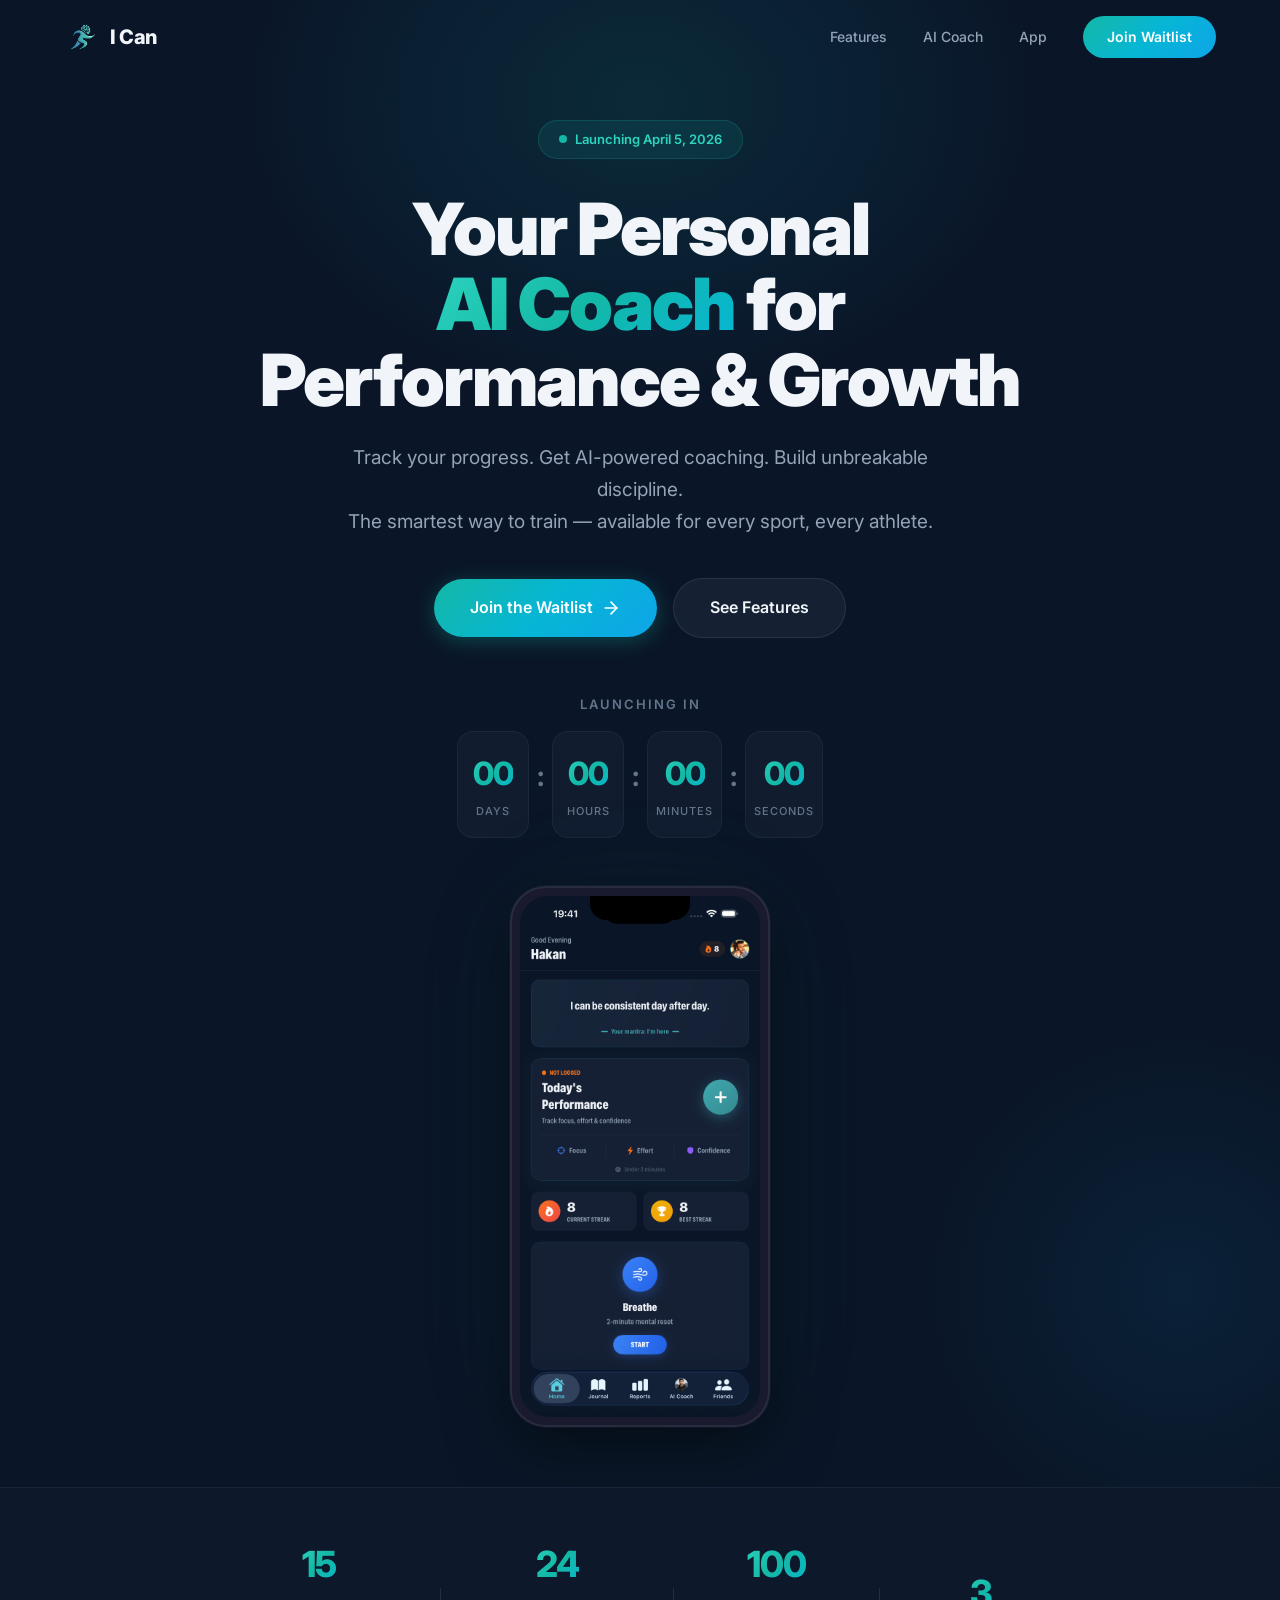
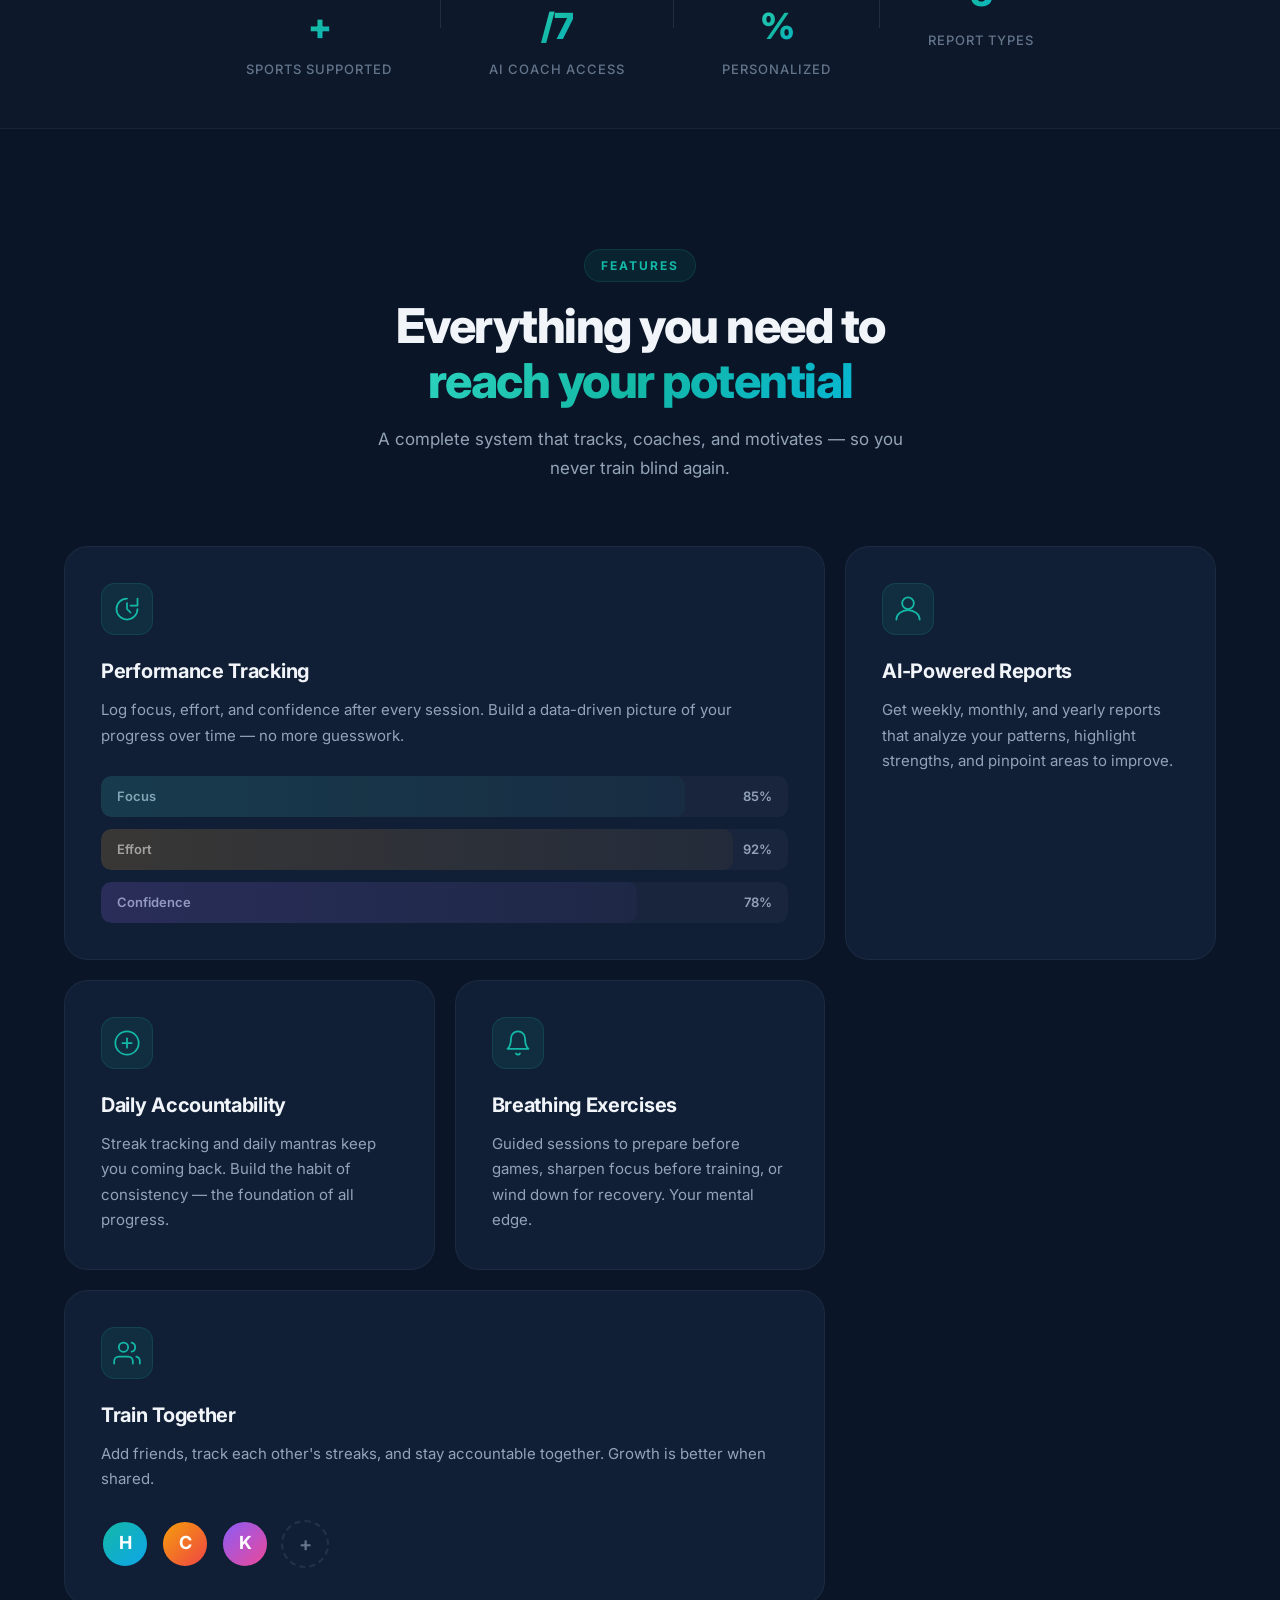
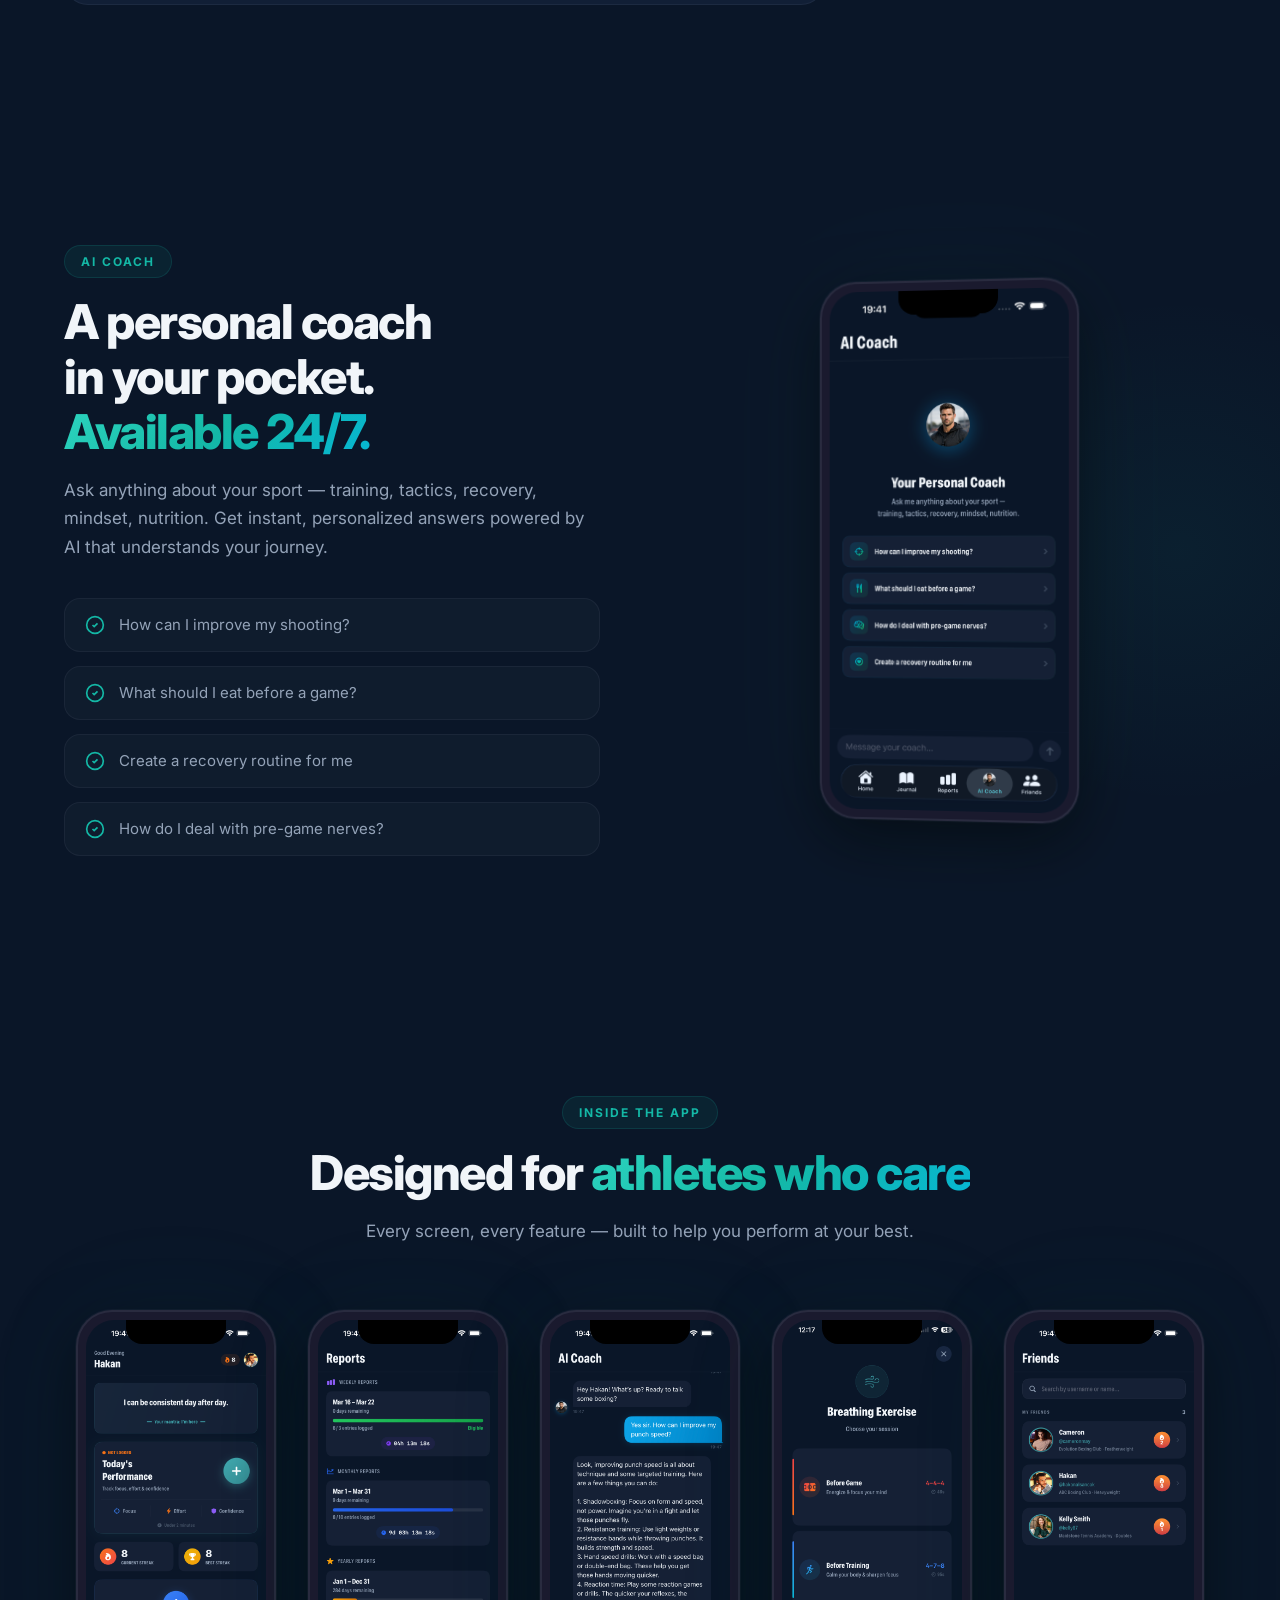
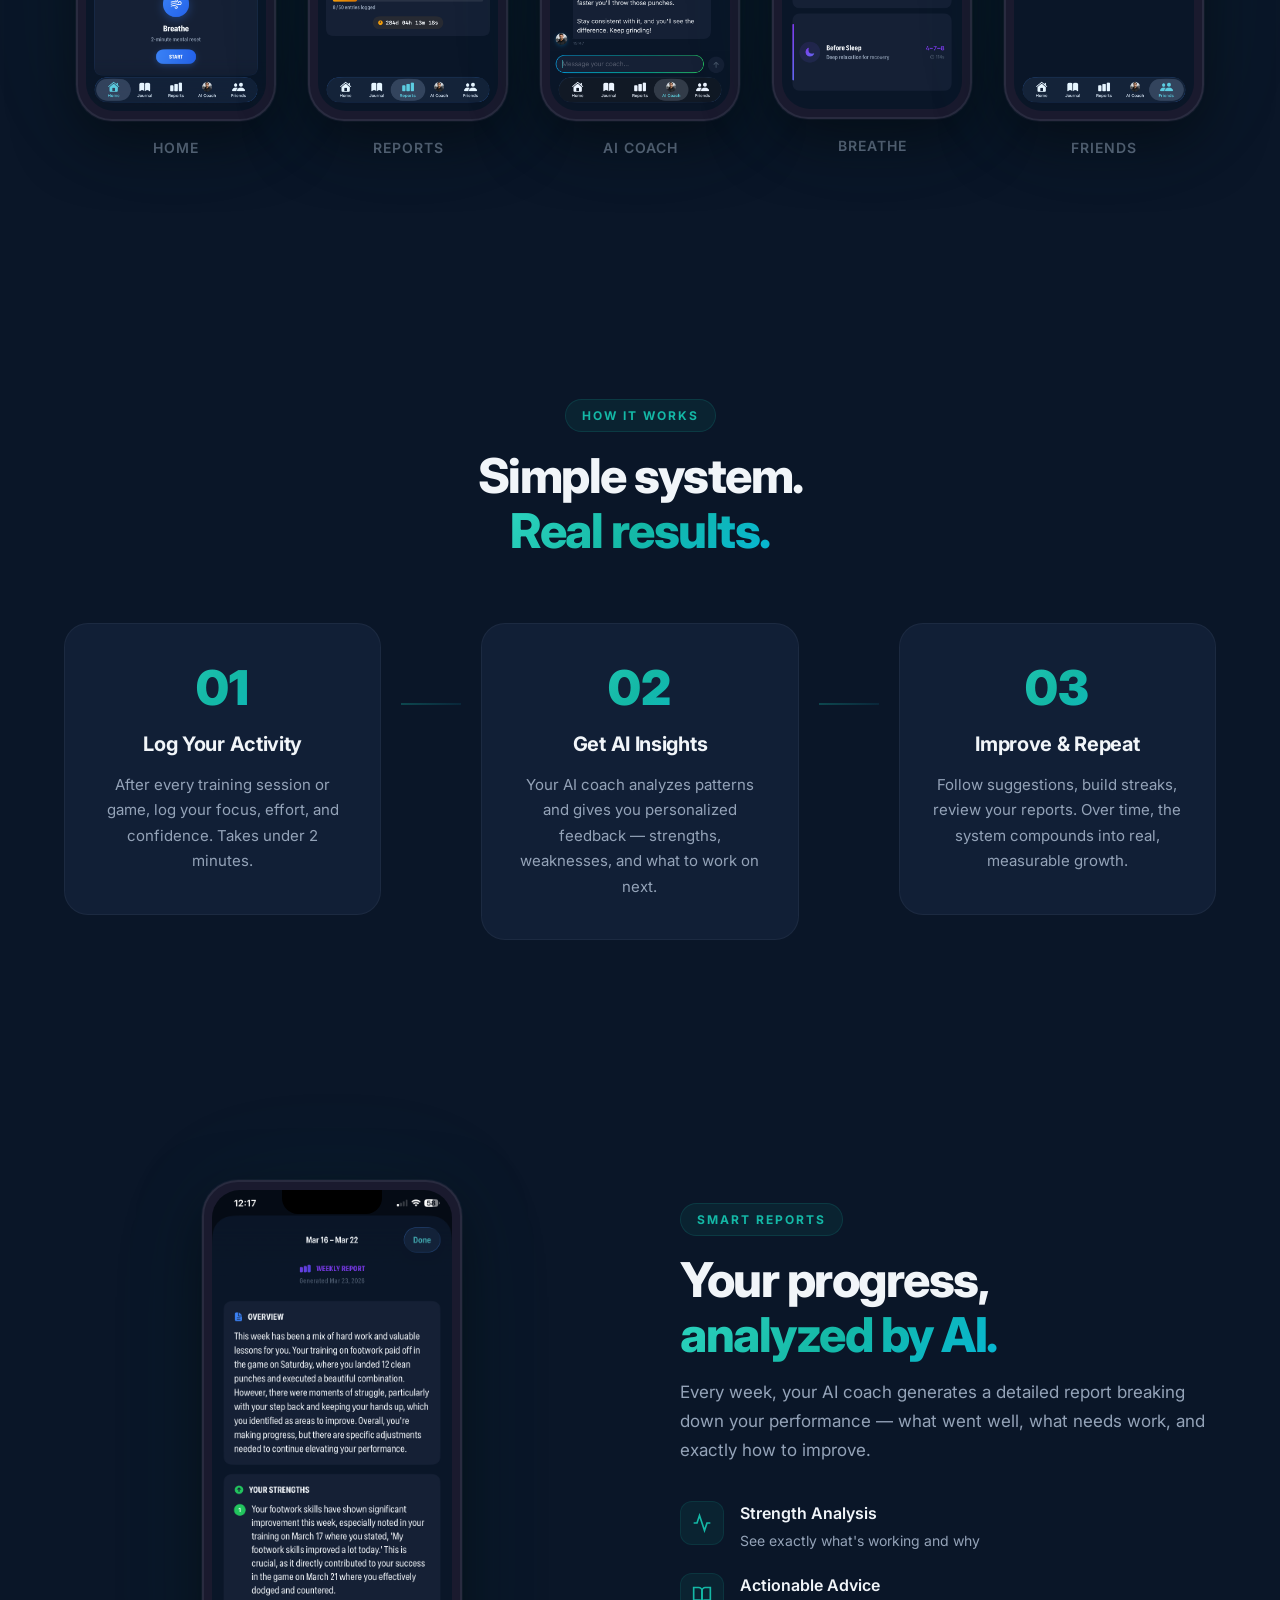
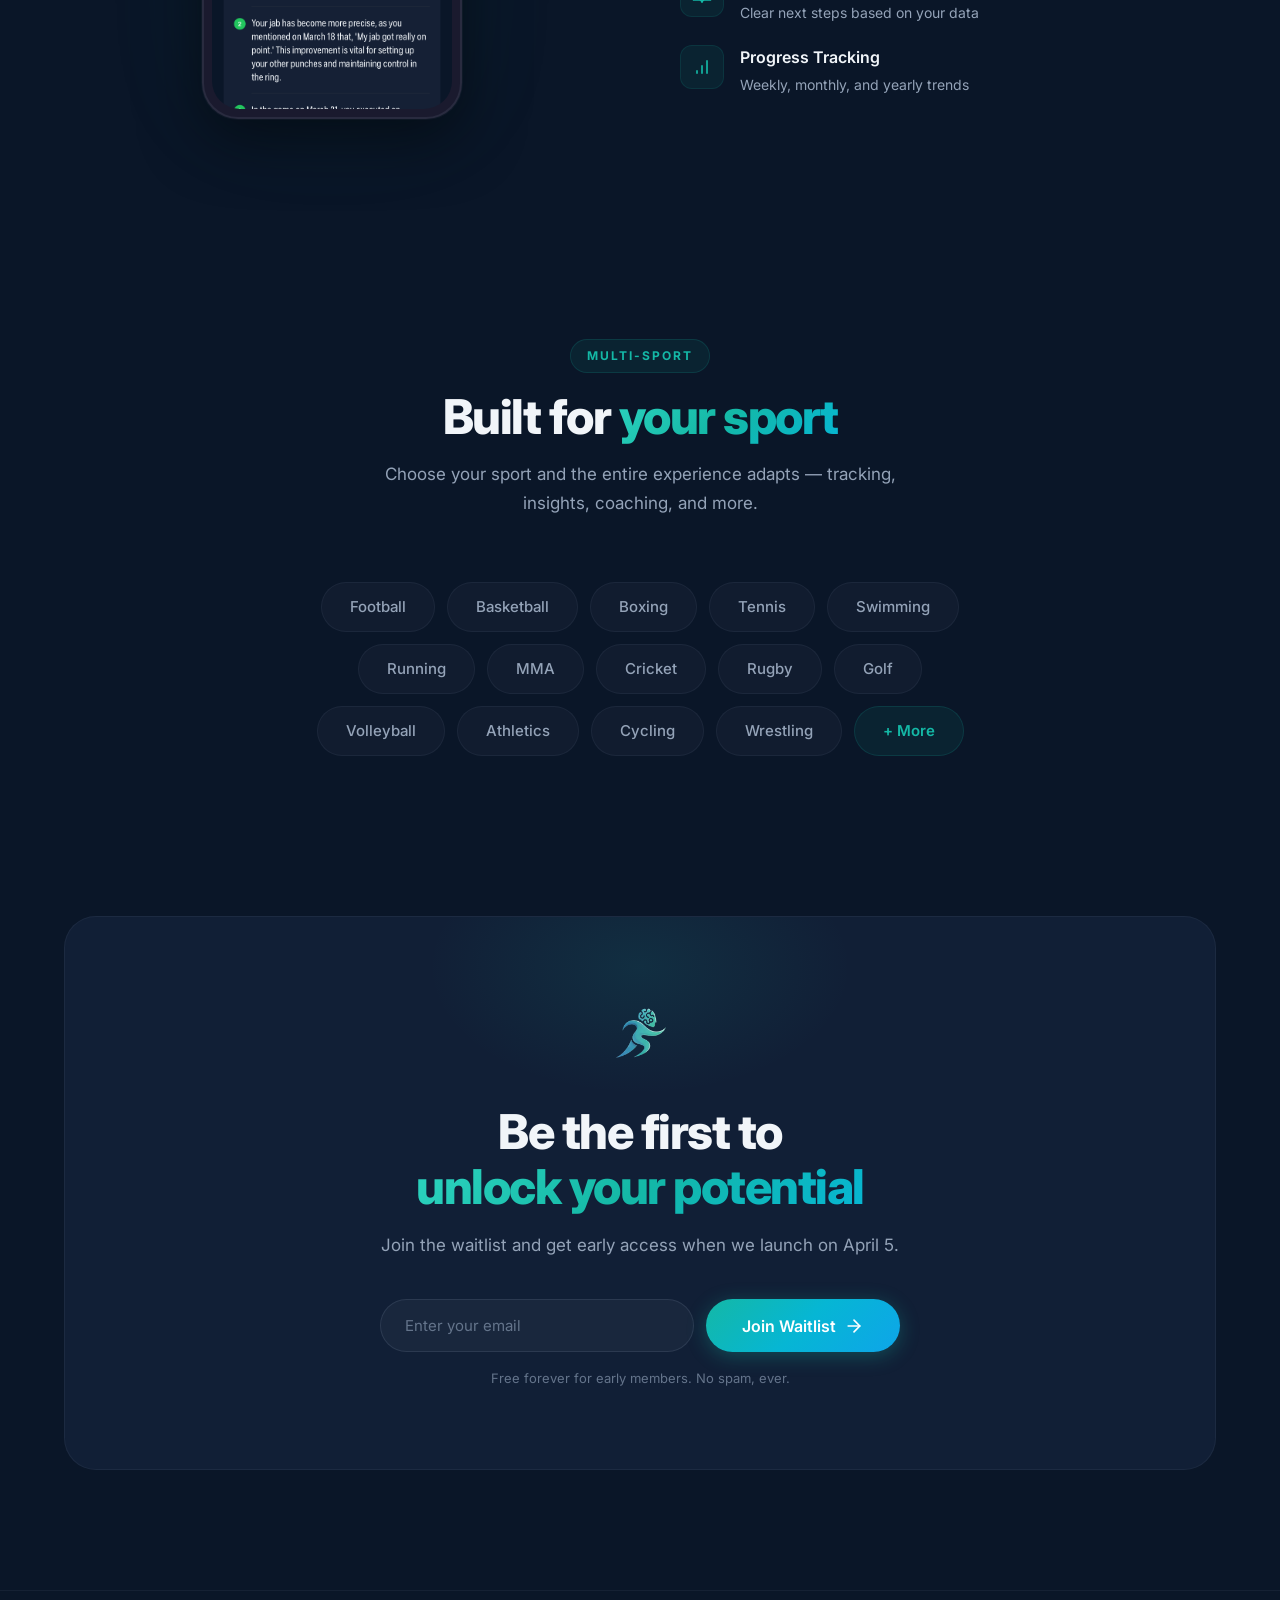
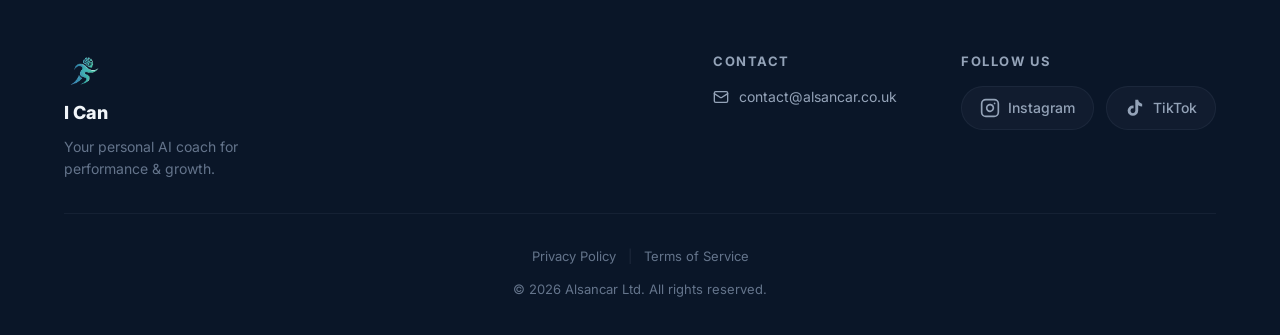
==== commit be7419b0: "Add privacy policy and terms of service pages Co-Authored-By: Claude Opus 4.6 <noreply@anthropic.com" ====
--- a/index.html
+++ b/index.html
@@ -486,6 +486,11 @@
                 <div class="footer-divider"></div>
 
                 <div class="footer-bottom">
+                    <div class="footer-legal">
+                        <a href="privacy.html">Privacy Policy</a>
+                        <span class="footer-legal-divider">|</span>
+                        <a href="terms.html">Terms of Service</a>
+                    </div>
                     <p>&copy; 2026 Alsancar Ltd. All rights reserved.</p>
                 </div>
             </div>
--- a/styles.css
+++ b/styles.css
@@ -1151,7 +1151,30 @@
 
 .footer-bottom {
     display: flex;
-    justify-content: center;
+    flex-direction: column;
+    align-items: center;
+    gap: 12px;
+}
+
+.footer-legal {
+    display: flex;
+    align-items: center;
+    gap: 12px;
+}
+
+.footer-legal a {
+    font-size: 13px;
+    color: var(--text-dim);
+    transition: var(--transition);
+}
+
+.footer-legal a:hover {
+    color: var(--teal-light);
+}
+
+.footer-legal-divider {
+    color: var(--border-light);
+    font-size: 13px;
 }
 
 .footer-bottom p {
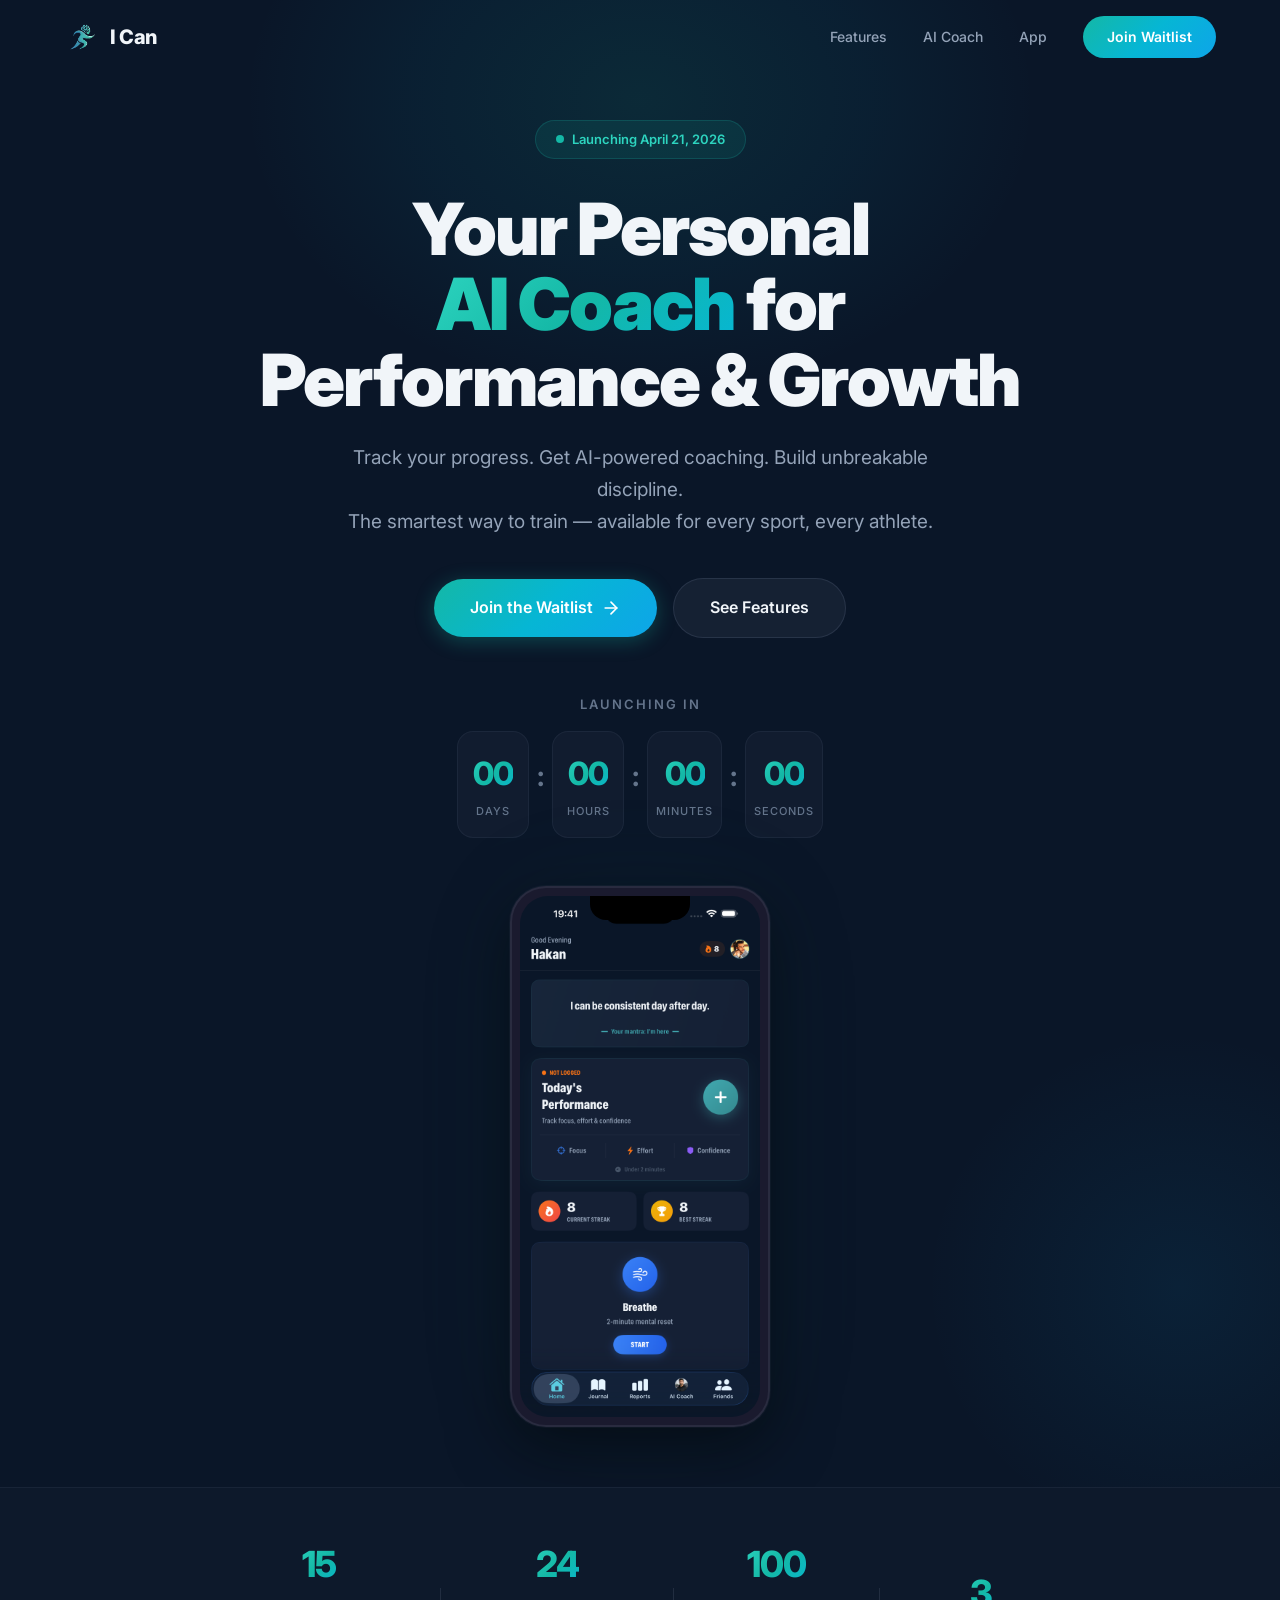
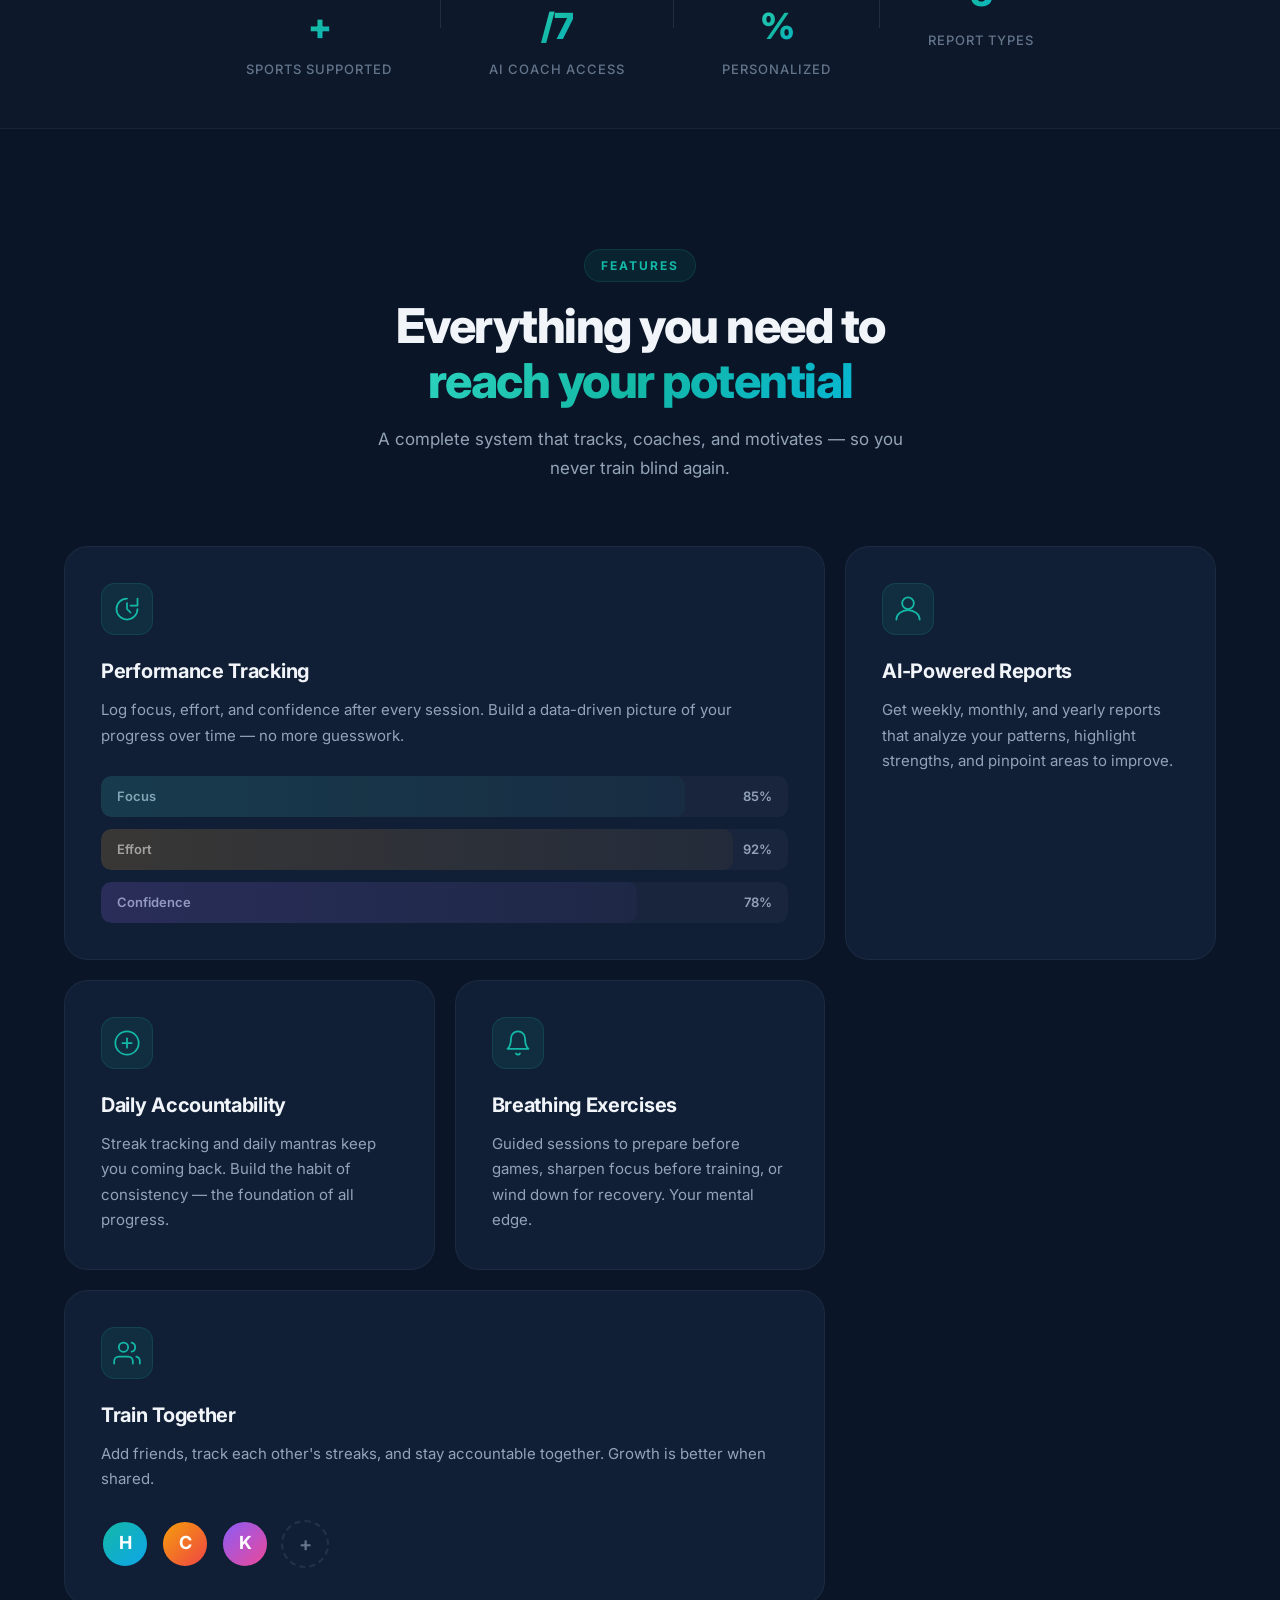
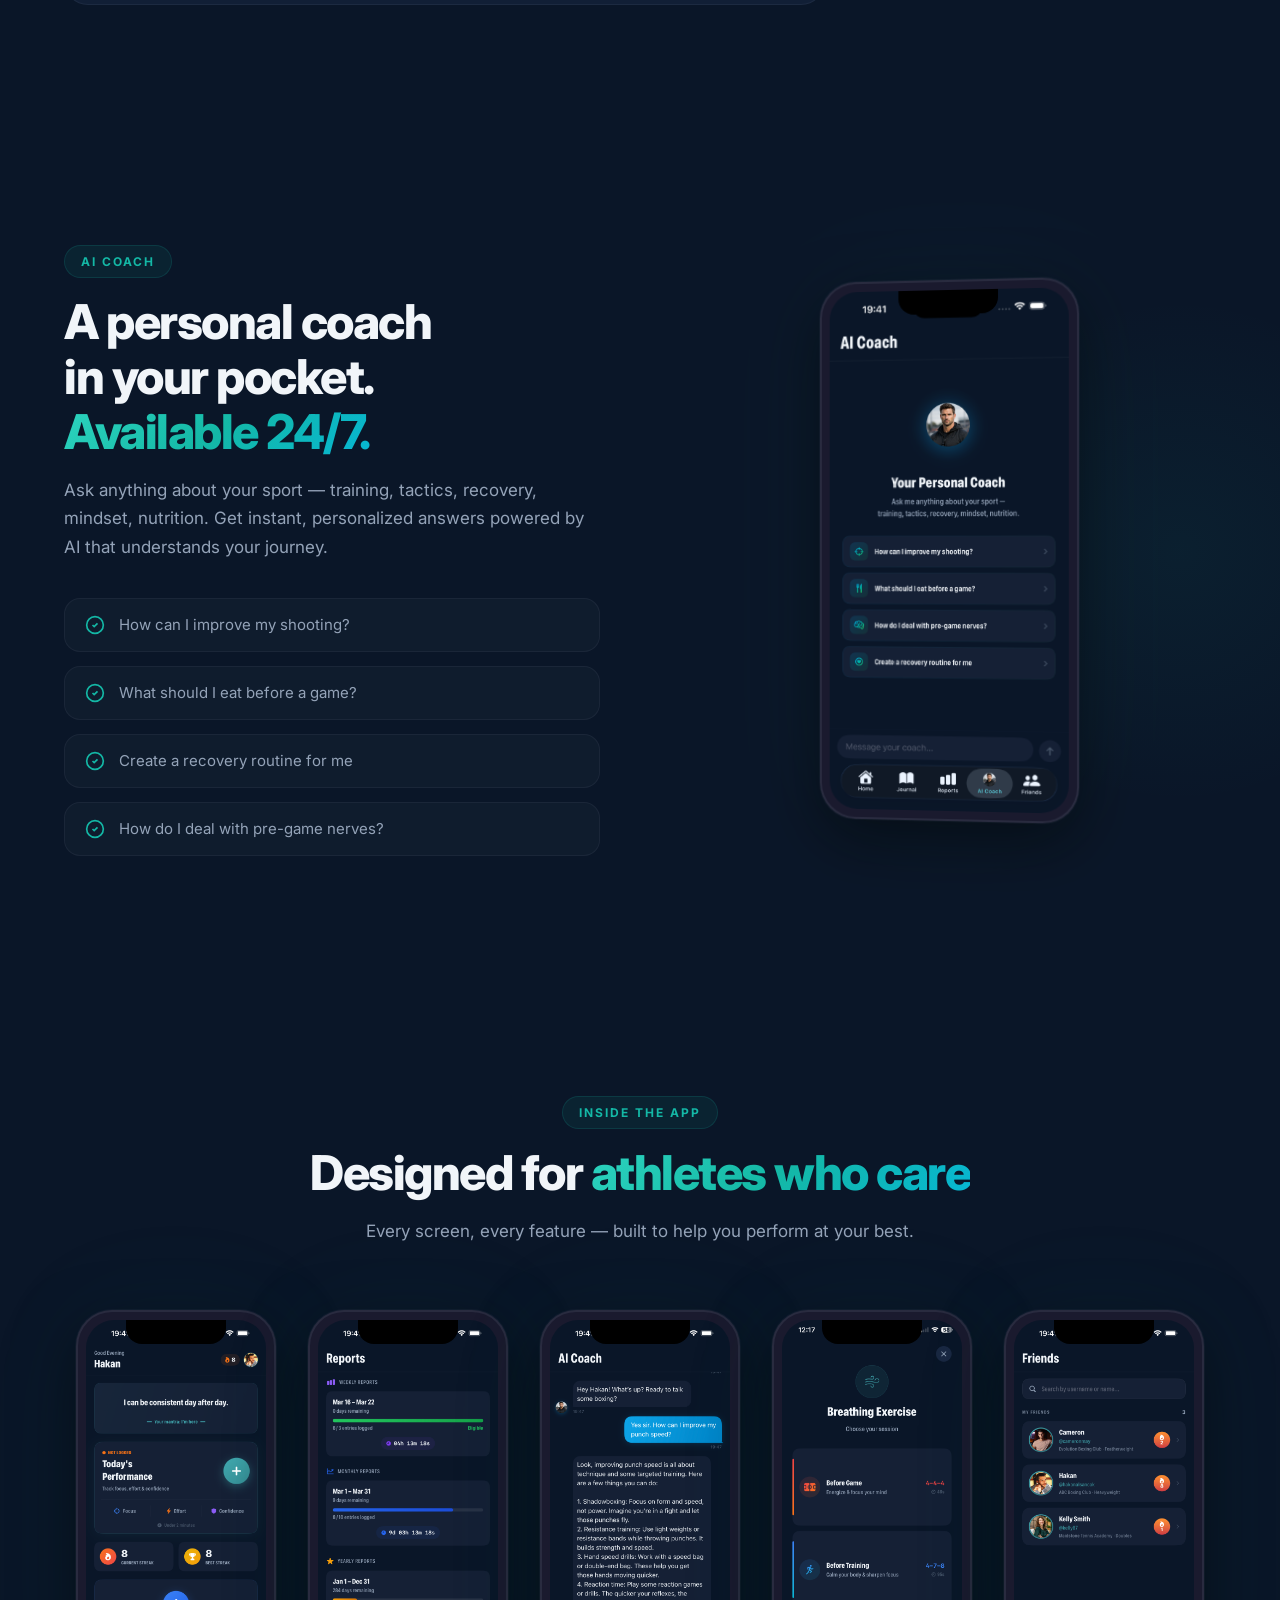
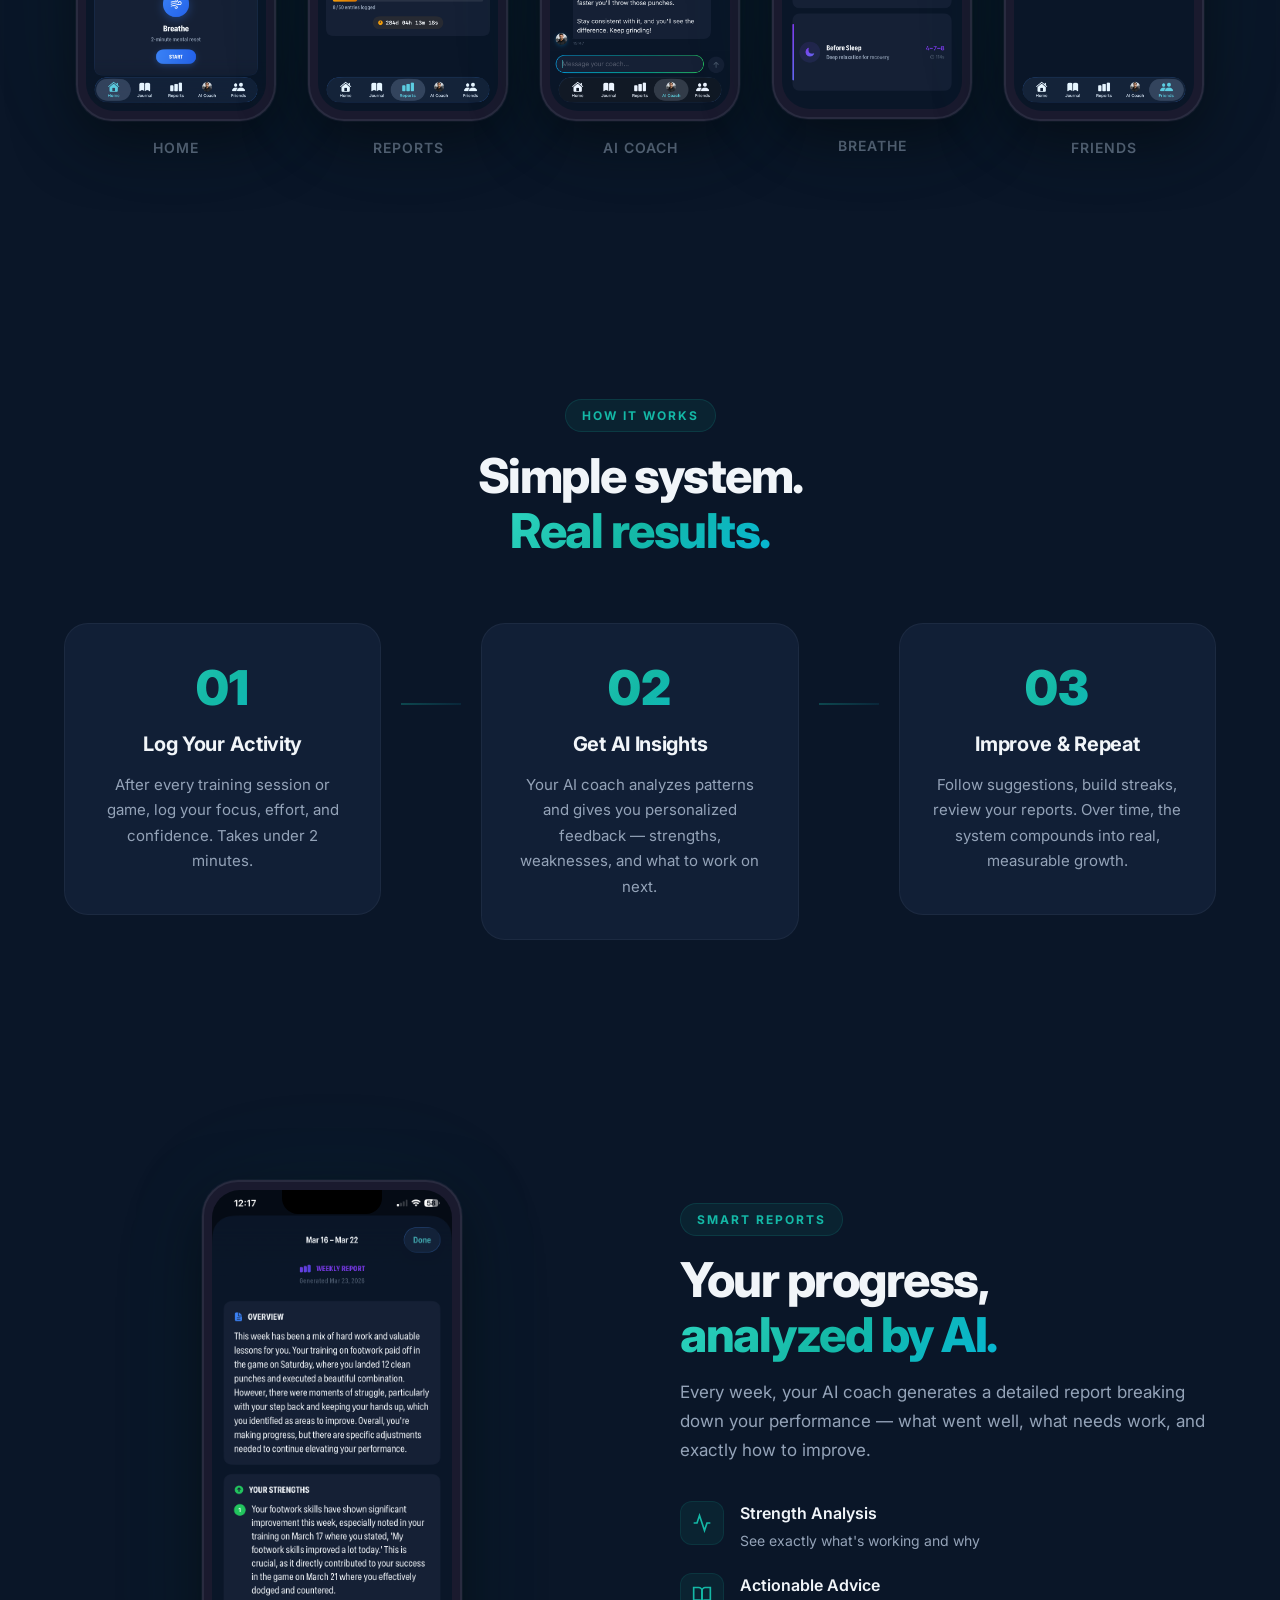
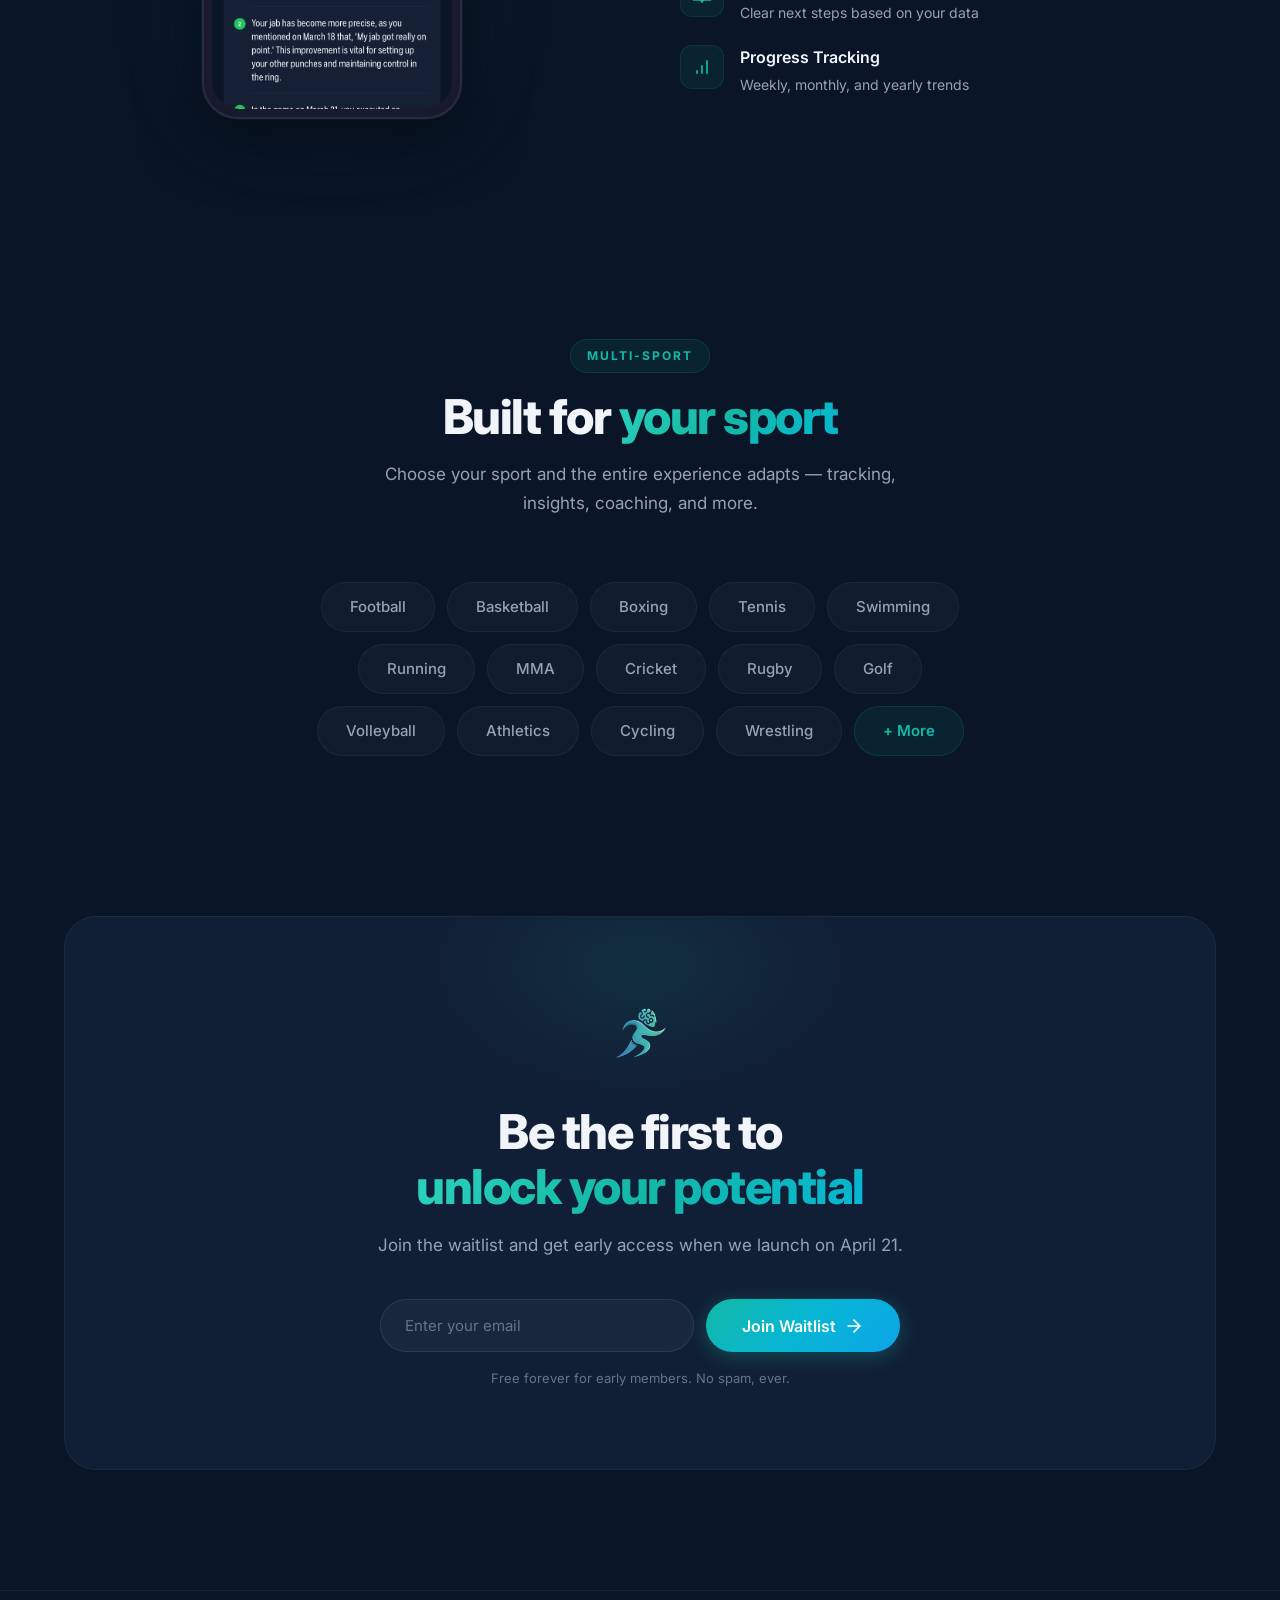
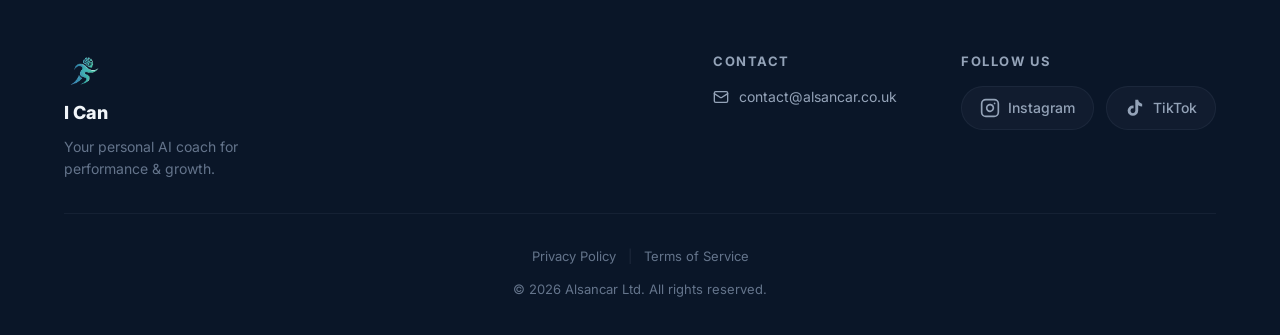
==== commit 41ee1d0e: "AAA" ====
--- a/index.html
+++ b/index.html
@@ -4,7 +4,7 @@
     <meta charset="UTF-8">
     <meta name="viewport" content="width=device-width, initial-scale=1.0">
     <title>I Can — Your Personal AI Coach for Performance & Growth</title>
-    <meta name="description" content="Track your performance, get AI-powered coaching, and build discipline. The smartest way to train. Launching April 5, 2026.">
+    <meta name="description" content="Track your performance, get AI-powered coaching, and build discipline. The smartest way to train. Launching April 21, 2026.">
     <link rel="icon" type="image/png" href="assets/logo.png">
     <link rel="preconnect" href="https://fonts.googleapis.com">
     <link rel="preconnect" href="https://fonts.gstatic.com" crossorigin>
@@ -46,7 +46,7 @@
         <div class="hero-content">
             <div class="hero-badge">
                 <span class="badge-dot"></span>
-                Launching April 5, 2026
+                Launching April 21, 2026
             </div>
             <h1 class="hero-title">
                 Your Personal<br>
@@ -430,7 +430,7 @@
                 <div class="waitlist-glow"></div>
                 <img src="assets/logo.png" alt="I Can Logo" class="waitlist-logo">
                 <h2 class="section-title">Be the first to<br><span class="gradient-text">unlock your potential</span></h2>
-                <p class="section-subtitle">Join the waitlist and get early access when we launch on April 5.</p>
+                <p class="section-subtitle">Join the waitlist and get early access when we launch on April 21.</p>
 
                 <div class="waitlist-form" id="waitlistForm">
                     <!-- FreeWaitlists integration will go here -->
@@ -487,9 +487,9 @@
 
                 <div class="footer-bottom">
                     <div class="footer-legal">
-                        <a href="privacy.html">Privacy Policy</a>
+                        <a href="/privacy">Privacy Policy</a>
                         <span class="footer-legal-divider">|</span>
-                        <a href="terms.html">Terms of Service</a>
+                        <a href="/terms">Terms of Service</a>
                     </div>
                     <p>&copy; 2026 Alsancar Ltd. All rights reserved.</p>
                 </div>
--- a/styles.css
+++ b/styles.css
@@ -37,7 +37,6 @@
 }
 
 html {
-    scroll-behavior: smooth;
     -webkit-font-smoothing: antialiased;
     -moz-osx-font-smoothing: grayscale;
 }
@@ -221,6 +220,9 @@
     flex-direction: column;
     padding: 16px 24px 24px;
     gap: 16px;
+    background: rgba(10, 22, 40, 0.98);
+    backdrop-filter: blur(20px);
+    -webkit-backdrop-filter: blur(20px);
 }
 
 .mobile-menu.active {
